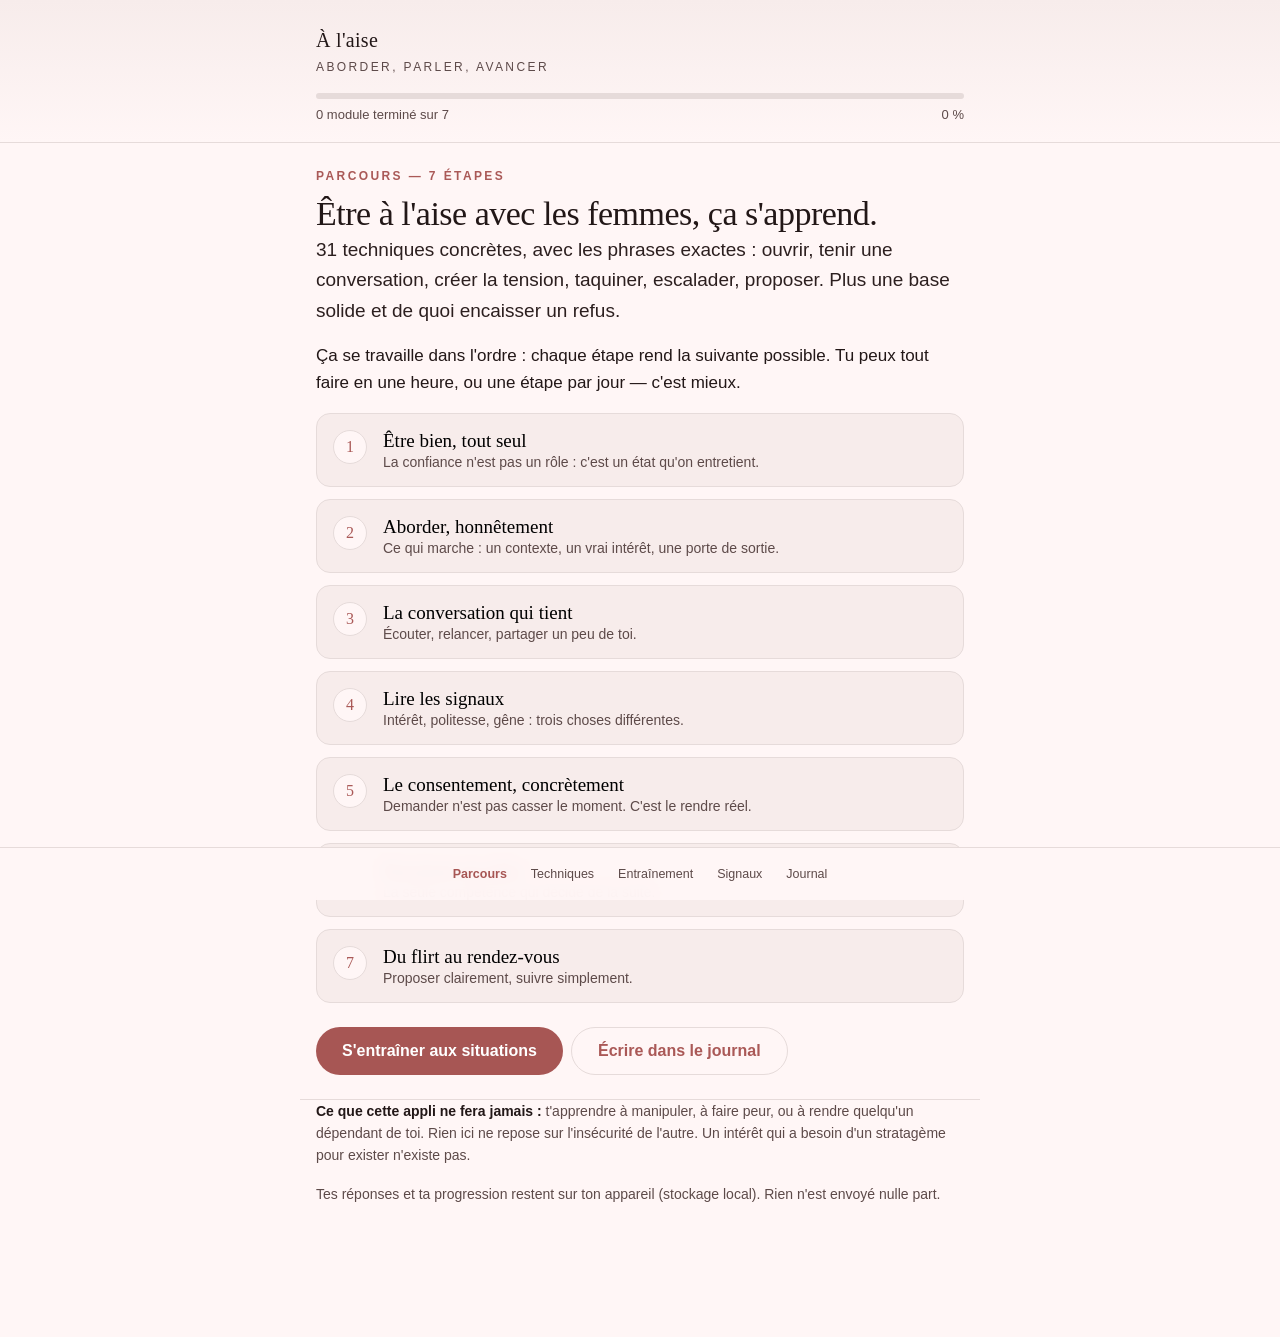
==== app/index.html @ 75a647e4 "À l'aise · page de vente et appli (31 techniques, testeur d'ouverture)" ====
<!DOCTYPE html>
<html lang="fr">
<head>
<meta charset="utf-8">
<meta name="viewport" content="width=device-width, initial-scale=1, viewport-fit=cover">
<title>À l'aise — apprendre à aborder, vraiment</title>
<meta name="description" content="Un entraînement concret pour être à l'aise avec les femmes : confiance, conversation, signaux, consentement, refus. Sans trucs de manipulation.">
<style>
/* ============================================================
   À l'aise — identité : éditorial chaud, papier crème, terre cuite
   Palette validée contraste : text #221717 / bg #fff6f6 (16,4:1)
   primary #a75654 sur blanc (5,12:1) · accent #aa5957 (4,91:1)
   Aucune police distante : Georgia (titres) + système (texte) → hors ligne
   ============================================================ */
:root{
  --text:#221717; --bg:#fff6f6; --surface:#f7eceb; --primary:#a75654;
  --accent:#aa5957; --border:#e6dbda; --on-primary:#ffffff;
  --ink:#2c1f1f; --muted:#5d4a49;
  --sp1:4px; --sp2:8px; --sp3:12px; --sp4:16px; --sp5:24px; --sp6:32px; --sp8:48px;
  --r-sm:8px; --r-md:14px; --r-lg:22px;
  --serif:Georgia,'Iowan Old Style','Times New Roman',serif;
  --sans:-apple-system,BlinkMacSystemFont,'Segoe UI',Roboto,Helvetica,Arial,sans-serif;
}
*{box-sizing:border-box;-webkit-tap-highlight-color:transparent}
html,body{margin:0;padding:0}
body{
  background:var(--bg); color:var(--text); font-family:var(--sans);
  font-size:17px; line-height:1.6; -webkit-font-smoothing:antialiased;
  padding-bottom:132px; scroll-padding-bottom:140px;
}
h1,h2,h3{font-family:var(--serif); font-weight:400; line-height:1.2; margin:0}
h1{font-size:34px; letter-spacing:-.5px}
h2{font-size:25px}
h3{font-size:19px}
p{margin:0 0 var(--sp4)}
a{color:var(--accent)}
button{font-family:inherit; font-size:inherit; cursor:pointer}

.wrap{max-width:680px; margin:0 auto; padding:0 var(--sp4)}
.hidden{display:none !important}

/* ---------- entête ---------- */
header.top{
  padding:var(--sp5) var(--sp4) var(--sp4);
  border-bottom:1px solid var(--border);
  background:linear-gradient(180deg,var(--surface),var(--bg));
}
.brand{font-family:var(--serif); font-size:20px; letter-spacing:.3px}
.brand small{display:block; font-family:var(--sans); font-size:12px; letter-spacing:2.4px;
  text-transform:uppercase; color:var(--muted); margin-top:2px}
.progresswrap{margin-top:var(--sp4)}
.progressbar{height:6px; background:var(--border); border-radius:99px; overflow:hidden}
.progressbar span{display:block; height:100%; width:0%; background:var(--primary);
  border-radius:99px; transition:width .5s cubic-bezier(.4,0,.2,1)}
.progresslabel{font-size:13px; color:var(--muted); margin-top:6px; display:flex; justify-content:space-between}

/* ---------- écrans ---------- */
.screen{padding:var(--sp5) 0}
.lede{font-size:19px; color:var(--ink)}
.kicker{font-size:12px; letter-spacing:2.4px; text-transform:uppercase; color:var(--accent);
  margin-bottom:var(--sp2); font-weight:600}

/* ---------- cartes modules ---------- */
.mods{list-style:none; margin:var(--sp4) 0 0; padding:0; display:grid; gap:var(--sp3)}
.mod{
  display:flex; gap:var(--sp4); align-items:flex-start; width:100%; text-align:left;
  background:var(--surface); border:1px solid var(--border); border-radius:var(--r-md);
  padding:var(--sp4); transition:transform .18s ease, border-color .18s ease;
}
.mod:active{transform:scale(.99)}
.mod .num{
  flex:0 0 34px; height:34px; border-radius:50%; background:var(--bg);
  border:1px solid var(--border); color:var(--accent);
  display:flex; align-items:center; justify-content:center;
  font-family:var(--serif); font-size:16px;
}
.mod.done .num{background:var(--primary); color:var(--on-primary); border-color:var(--primary)}
.mod .t{font-family:var(--serif); font-size:19px; display:block; margin-bottom:2px}
.mod .s{font-size:14px; color:var(--muted); display:block}

/* ---------- leçon ---------- */
.block{background:var(--surface); border:1px solid var(--border); border-radius:var(--r-md);
  padding:var(--sp4) var(--sp4) var(--sp2); margin:0 0 var(--sp4)}
.block h3{margin-bottom:var(--sp3); color:var(--ink)}
.famhead{display:flex; align-items:baseline; gap:10px; margin:var(--sp8) 0 var(--sp4);
  padding-bottom:8px; border-bottom:2px solid var(--border)}
.famhead .fnum{font-family:var(--serif); font-size:26px; color:var(--primary); line-height:1}
.famhead h2{font-size:23px}
.famhead.warn .fnum, .famhead.warn h2{color:var(--muted)}
.block p:last-child{margin-bottom:var(--sp3)}
.rule{background:var(--bg); border-left:3px solid var(--accent); border-radius:0 var(--r-sm) var(--r-sm) 0;
  padding:var(--sp3) var(--sp4); margin:0 0 var(--sp4); font-size:16px}
.rule b{color:var(--primary)}
.say{border-top:1px dashed var(--border); padding-top:var(--sp3); margin-top:var(--sp3)}
.say span{display:block; font-size:15.5px; line-height:1.55}
.good{margin-bottom:var(--sp2)}
.good::before{content:"À DIRE"; display:block; color:var(--primary); font-weight:700; font-size:11.5px; letter-spacing:1.4px; margin-bottom:1px}
.bad::before{content:"À ÉVITER"; display:block; color:var(--muted); font-weight:700; font-size:11.5px; letter-spacing:1.4px; margin-bottom:1px}
.bad{color:var(--muted)}

/* ---------- scénario ---------- */
.scen{background:var(--bg); border:1px solid var(--border); border-radius:var(--r-md);
  padding:var(--sp4); margin:0 0 var(--sp4)}
.scen .ctx{font-size:15px; color:var(--muted); margin-bottom:var(--sp3)}
.opt{display:block; width:100%; text-align:left; background:var(--surface);
  border:1px solid var(--border); border-radius:var(--r-sm); padding:var(--sp3) var(--sp4);
  margin-bottom:var(--sp2); color:var(--text); transition:border-color .15s ease, transform .15s ease}
.opt:active{transform:scale(.995)}
.opt.pick-ok{border-color:#3f7d5a; background:#eef6f0}
.opt.pick-no{border-color:#b0554f; background:#fbeeed}
.feedback{margin-top:var(--sp3); padding:var(--sp3) var(--sp4); border-radius:var(--r-sm);
  background:var(--surface); border:1px solid var(--border); font-size:16px}
.feedback b{color:var(--primary)}

/* ---------- liste signaux ---------- */
.sig{display:grid; gap:var(--sp2); margin:var(--sp4) 0}
.sigrow{background:var(--surface); border:1px solid var(--border); border-radius:var(--r-sm);
  padding:var(--sp3) var(--sp4); font-size:16px}
.sigrow .tag{font-size:12px; letter-spacing:1.6px; text-transform:uppercase; font-weight:700; display:block; margin-bottom:2px}
.tag.oui{color:#3f7d5a} .tag.neutre{color:#8a7a3f} .tag.non{color:#b0554f}

/* ---------- boutons ---------- */
.btn{display:inline-flex; align-items:center; justify-content:center; gap:var(--sp2);
  background:var(--primary); color:var(--on-primary); border:none; border-radius:99px;
  padding:14px 26px; font-size:16px; font-weight:600; transition:transform .15s ease, opacity .15s ease}
.btn:active{transform:scale(.98)}
.btn.ghost{background:transparent; color:var(--accent); border:1px solid var(--border)}
.btnrow{display:flex; gap:var(--sp2); flex-wrap:wrap; margin:var(--sp5) 0 0}

/* ---------- journal ---------- */
textarea{width:100%; min-height:120px; font-family:var(--sans); font-size:16px; color:var(--text);
  background:var(--surface); border:1px solid var(--border); border-radius:var(--r-md);
  padding:var(--sp4); resize:vertical; line-height:1.5}
textarea:focus-visible,button:focus-visible{outline:2px solid var(--accent); outline-offset:2px}
.note{font-size:13px; color:var(--muted); margin-top:var(--sp2)}

/* ---------- bas de page ---------- */
footer{border-top:1px solid var(--border); margin-top:var(--sp8); padding:var(--sp5) var(--sp4) 0;
  font-size:14px; color:var(--muted)}
.bar{position:fixed; left:0; right:0; bottom:0; background:rgba(255,246,246,.96);
  backdrop-filter:blur(8px); border-top:1px solid var(--border);
  padding:10px var(--sp4) calc(10px + env(safe-area-inset-bottom, 0px));
  display:flex; gap:var(--sp2); justify-content:center; z-index:20}
.bar button{background:transparent; border:none; color:var(--muted); font-size:12.5px;
  padding:9px 8px; border-radius:99px}
.bar button.on{color:var(--primary); font-weight:700}

@media (prefers-reduced-motion:reduce){*{transition:none !important; animation:none !important}}
@media (max-width:420px){h1{font-size:29px} h2{font-size:22px} body{font-size:16px}}
</style>
</head>
<body>

<header class="top">
  <div class="wrap">
    <div class="brand">À l'aise<small>Aborder, parler, avancer</small></div>
    <div class="progresswrap">
      <div class="progressbar" role="progressbar" aria-label="Progression" aria-valuemin="0" aria-valuemax="100" aria-valuenow="0" id="pbar">
        <span id="pfill"></span>
      </div>
      <div class="progresslabel"><span id="ptext">0 module terminé sur 7</span><span id="pct">0 %</span></div>
    </div>
  </div>
</header>

<main class="wrap" id="app"></main>

<footer class="wrap">
  <p><b style="color:var(--text)">Ce que cette appli ne fera jamais :</b> t'apprendre à manipuler, à faire peur, ou à rendre quelqu'un dépendant de toi. Rien ici ne repose sur l'insécurité de l'autre. Un intérêt qui a besoin d'un stratagème pour exister n'existe pas.</p>
  <p style="margin-bottom:0">Tes réponses et ta progression restent sur ton appareil (stockage local). Rien n'est envoyé nulle part.</p>
</footer>

<nav class="bar" aria-label="Navigation principale">
  <button data-go="home" class="on">Parcours</button>
  <button data-go="tech">Techniques</button>
  <button data-go="train">Entraînement</button>
  <button data-go="signals">Signaux</button>
  <button data-go="journal">Journal</button>
</nav>

<script>
/* =========================================================================
   CONTENU — 7 modules. Chaque module : leçon (blocs), règles, scripts,
   et un scénario interactif (3 choix, un seul tient).
   ========================================================================= */
const MODULES = [
{
  id:'base', n:1, t:"Être bien, tout seul", s:"La confiance n'est pas un rôle : c'est un état qu'on entretient.",
  lesson:[
    {h:"La confiance n'est pas une performance", p:[
      "Presque tous les hommes qui « n'osent pas » croient qu'il leur manque des phrases. Ce qui manque, c'est un état intérieur stable. Une femme sent en trois secondes si tu es en train de chercher son approbation ou si tu es simplement là.",
      "La bonne nouvelle : cet état ne se joue pas, il s'entretient. Trois choses le construisent — ton corps, ta voix, ton agenda."
    ]},
    {h:"Corps, voix, regard", p:[
      "Épaules basses et ouvertes, pas redressées en position militaire. Le poids sur les deux pieds. Les mains visibles. C'est tout ce que ton corps a à faire.",
      "Ta voix : parle plus lentement que ton habitude, et termine tes phrases en descendant (une phrase qui monte à la fin demande une validation, ça s'entend).",
      "Le regard : tu regardes les yeux, tu peux détourner deux secondes, tu reviens. Ni fixe, ni fuyant."
    ]},
    {h:"La vraie base : une vie qui tient debout", p:[
      "Un corps qui bouge, deux ou trois amitiés solides, un truc que tu fais parce que ça te plaît. Ce n'est pas du développement personnel décoratif : c'est ce qui fait que tu n'as pas besoin de cette conversation-là pour aller bien. Et ça change tout dans la façon dont tu l'abordes.",
      "C'est aussi ce qui te rend intéressant. Pas les phrases."
    ]}
  ],
  rules:[
    "<b>La règle des 3 secondes</b> : quand tu hésites à aborder, tu as trois secondes. Après, ton cerveau fabrique des raisons. Tu y vas pendant les trois secondes, même mal.",
    "<b>Le test du pote</b> : si tu ne dirais pas la phrase à un ami dans la même situation, ne la dis pas à elle."
  ],
  scripts:[
    {ok:"« Bonjour. » (et tu attends.)", no:"« Salut ça va ? » (en enchaînant tout de suite)"},
    {ok:"Parler lentement, finir ses phrases en bas.", no:"Parler vite et s'excuser d'exister."}
  ],
  scenario:{
    ctx:"Tu es dans un bar, tu vois une femme qui te plaît. Ton cœur s'accélère, tu commences à chercher « la bonne phrase ».",
    opts:[
      {t:"Tu attends cinq minutes de trouver mieux. Puis elle part.", ok:false, why:"C'est le scénario le plus fréquent. Ce n'est pas la phrase qui manque : c'est la décision. Trois secondes, et tu y vas avec ce que tu as."},
      {t:"Tu respires une fois, tu y vas et tu dis simplement bonjour.", ok:true, why:"Exactement ça. La phrase parfaite n'existe pas — la décision existe. La plupart des conversations s'arrêtent non pas parce que la première phrase était faible, mais parce qu'elle n'a jamais été dite."},
      {t:"Tu l'abordes avec un compliment très appuyé sur son physique, pour marquer le coup.", ok:false, why:"Ça met la pression immédiatement et te place en position de quémandeur. Un compliment physique fort en ouverture, sans rien savoir d'elle, c'est un pari sur son apparence, pas un intérêt pour elle."}
    ]
  }
},
{
  id:'aborder', n:2, t:"Aborder, honnêtement", s:"Ce qui marche : un contexte, un vrai intérêt, une porte de sortie.",
  lesson:[
    {h:"Le contexte décide plus que toi", p:[
      "On n'aborde pas pareil dans une file d'attente, dans un cours, à une soirée, dans la rue ou en ligne. Dans un endroit où les gens restent (cours, soirée, salle, association), tu as le droit de prendre deux minutes. Dans un endroit de passage, sois bref et laisse-la partir si elle a un casque.",
      "Le casque, les écouteurs, le nez dans un livre, la marche rapide : ce sont des signaux de disponibilité nuls. Ce n'est pas un refus — c'est un non-contexte. Tu ne forceras pas un non-contexte."
    ]},
    {h:"Les ouvertures qui tiennent", p:[
      "1. La vérité simple : « Bonjour, je t'ai vue, j'avais envie de venir te dire bonjour. »",
      "2. Le contexte partagé : « On fait la queue depuis vingt ans. Tu sais si ce truc vaut le coup ? »",
      "3. La question sincère sur ce qu'elle fait là : « Tu viens pour qui ce soir ? »",
      "4. Le compliment situationnel, ancré sur un choix réel (son livre, sa veste, une chose qu'elle a faite) — pas sur son corps, pas sur ses yeux."
    ]},
    {h:"Et après la première phrase, tu ne récites plus rien", p:[
      "Une ouverture n'est pas un script à dérouler. C'est une main tendue : si elle répond court et regarde ailleurs, tu conclus proprement. Si elle répond et te relance, vous êtes déjà dans la conversation — tu écoutes, tu réagis."
    ]}
  ],
  rules:[
    "<b>Ouverture = 10 secondes maximum.</b> Si tu parles plus longtemps qu'elle au début, tu parles à toi-même.",
    "<b>Toujours laisser une sortie</b> : « Si tu es pressée, pas de souci. » La sortie te rend plus crédible, pas moins désirable."
  ],
  scripts:[
    {ok:"« Bonjour, j'avais envie de venir te dire bonjour. »", no:"Une phrase préparée de 4 lignes récitée sans respirer."},
    {ok:"« Tu es pressée ou tu as deux minutes ? »", no:"« Je peux te parler ? » (impose, ne laisse pas le choix)"}
  ],
  scenario:{
    ctx:"Dans le train, la personne à côté de toi lit un roman que tu connais. Tu as une heure de trajet.",
    opts:[
      {t:"Tu commences par « T'es magnifique », parce qu'il faut bien lancer.", ok:false, why:"Tu passes à côté d'un contexte en or. Elle lit un livre que tu connais : c'est la porte la plus naturelle du monde, et un compliment physique la referme."},
      {t:"Tu dis : « J'ai vu le livre — la fin vaut le détour, mais je ne te dirai rien. »", ok:true, why:"Contexte réel, intérêt sincère, aucune pression. Elle répond ou non, dans les deux cas tu es légitime. C'est la conversation qui naît d'un endroit partagé, celle qui a le plus de chances d'exister."},
      {t:"Tu attends qu'elle te regarde en premier, c'est plus naturel.", ok:false, why:"Elle n'a aucune raison de te regarder : elle lit. Attendre la bonne occasion dans un lieu de passage, c'est attendre un train qui ne passe pas."}
    ]
  }
},
{
  id:'conv', n:3, t:"La conversation qui tient", s:"Écouter, relancer, partager un peu de toi.",
  lesson:[
    {h:"La règle de la réciprocité", p:[
      "Une question, une réponse, un bout de toi. Si tu poses six questions d'affilée sans rien donner, tu ressembles à un formulaire. Si tu parles de toi dix minutes sans rien demander, tu ressembles à un podcast.",
      "Le rythme qui marche : tu poses, tu écoutes, tu réagis avec un bout de ton histoire, et tu laisses un silence. Le silence n'est pas un trou à combler — c'est de l'espace."
    ]},
    {h:"Relancer, c'est tout l'art", p:[
      "La plupart des conversations meurent parce que personne ne relance. Relancer, ce n'est pas changer de sujet, c'est creuser : « Et ça t'est venu comment ? », « C'était comment la première fois ? », « Tu détestes quoi là-dedans ? ».",
      "Les sujets qui ouvrent : ce qu'elle aime, ce qu'elle fait et pourquoi, les voyages, les anecdotes, les avis un peu tranchés. Les sujets qui ferment : son ex, son salaire, son âge, et tout ce qui ressemble à un entretien d'embauche."
    ]},
    {h:"L'écoute, ce n'est pas attendre ton tour", p:[
      "Écoute pour comprendre, pas pour répondre. Reprends un mot qu'elle vient d'utiliser — ça prouve que tu écoutais vraiment, et ça fait beaucoup plus d'effet que n'importe quelle phrase préparée."
    ]}
  ],
  rules:[
    "<b>Une question ouverte coûte une question fermée.</b> « Tu fais quoi dans la vie ? » ferme (elle répond un métier). « Qu'est-ce que tu aimes le plus là-dedans ? » ouvre.",
    "<b>Tu ne convaincs pas en parlant : tu convaincs en t'intéressant.</b>"
  ],
  scripts:[
    {ok:"« Et ça t'est venu comment, ça ? »", no:"« Et sinon, tu fais quoi ? » (puis silence)"},
    {ok:"Reprendre un mot qu'elle a employé, deux minutes après.", no:"Enchaîner sur ton propre sujet dès qu'elle finit."}
  ],
  scenario:{
    ctx:"Elle raconte qu'elle a quitté son travail pour faire un métier complètement différent il y a un an. Tu sens que c'est un moment où elle s'ouvre.",
    opts:[
      {t:"Tu enchaînes sur ton propre changement de vie, c'est dans le même thème.", ok:false, why:"Le thème est le même, le sujet devient toi. Tu viens de lui voler le moment qu'elle t'offrait."},
      {t:"Tu dis : « Tu as eu peur à quel moment ? »", ok:true, why:"Tu creuses une émotion, pas une information. C'est le genre de question qui fait qu'une conversation devient réelle — et les conversations réelles, c'est là où l'intérêt naît."},
      {t:"Tu dis : « Ah super. Et sinon tu fais quoi comme sport ? »", ok:false, why:"Tu changes de sujet au moment où elle s'ouvrait. Elle apprend que ça ne sert à rien de s'ouvrir avec toi."}
    ]
  }
},
{
  id:'signaux', n:4, t:"Lire les signaux", s:"Intérêt, politesse, gêne : trois choses différentes.",
  lesson:[
    {h:"Un sourire n'est pas un oui", p:[
      "Les femmes sont socialisées pour être aimables. Un sourire, une réponse, un rire poli : ça ne veut pas dire « je veux continuer ». Ça veut souvent dire « je ne veux pas être désagréable ». Confondre les deux, c'est la source numéro un des malaises.",
      "Ce qui indique un vrai intérêt, c'est **l'investissement** : elle relance, elle pose des questions, elle revient vers toi, elle laisse traîner la conversation, elle te propose quelque chose, son corps reste orienté vers toi, elle rit avec ses yeux et pas seulement par politesse."
    ]},
    {h:"Les signaux de gêne : tu t'arrêtes", p:[
      "Réponses de plus en plus courtes. Regard qui part ailleurs ou vers la sortie. Elle recule d'un pas, se tourne vers ses amies, reprend son téléphone. Elle répond oui à tout sans rien ajouter. Sourire figé.",
      "Un signal de gêne n'est pas un défi à surmonter, ni un jeu de piste. C'est une information : à ce moment-là, tu conclus proprement. C'est peut-être décevant, mais c'est la seule réponse qui te laisse intact — et parfois, celle qui fait qu'elle revient plus tard."
    ]},
    {h:"L'ambiguïté se traite par une question, pas par une supposition", p:[
      "Si tu ne sais pas, tu demandes : « Je te dérange ? », « Tu veux qu'on continue cette conversation, ou je te laisse ? ». Poser la question n'est pas une faiblesse. C'est la seule façon de ne pas inventer à sa place."
    ]}
  ],
  rules:[
    "<b>Regarde l'investissement, pas l'amabilité.</b> Qui relance, qui revient, qui propose ?",
    "<b>Un signal de gêne = tu conclus.</b> Pas tu insistes, pas tu négocies."
  ],
  scripts:[
    {ok:"« Je te laisse si tu es pressée, dis-moi. »", no:"Rester et parler plus fort pour rattraper son attention."},
    {ok:"« J'ai l'impression que je te dérange — dis-moi franchement. »", no:"Continuer en interprétant son silence comme un encouragement."}
  ],
  scenario:{
    ctx:"Tu parles depuis dix minutes. Elle répond, mais ses réponses raccourcissent et elle regarde deux fois vers ses amies et une fois vers la porte.",
    opts:[
      {t:"Tu accélères, tu racontes une histoire plus drôle pour la rattraper.", ok:false, why:"Tu as lu le signal à l'envers. Ses regards vers la porte ne sont pas un manque de distraction : ce sont des appels. Plus tu parles fort, plus tu la mets en difficulté."},
      {t:"Tu conclus : « Bon, je vais te laisser rejoindre tes amies. C'était sympa de parler deux minutes. »", ok:true, why:"Tu lis correctement et tu rends la situation confortable pour elle. C'est exactement ce qui distingue un homme sûr de lui d'un homme qui cherche. Et ça, ça se remarque — parfois dès le lendemain."},
      {t:"Tu demandes son numéro pour continuer plus tard.", ok:false, why:"Le moment est mal choisi : elle est en train de chercher la sortie. Demander un numéro dans un signal de gêne, c'est forcer une réponse polie qui ne vaut rien."}
    ]
  }
},
{
  id:'consent', n:5, t:"Le consentement, concrètement", s:"Demander n'est pas casser le moment. C'est le rendre réel.",
  lesson:[
    {h:"Demander, c'est séduisant", p:[
      "Il y a un mythe tenace : « si je demande, je tue l'ambiance ». C'est l'inverse. Un homme qui dit « j'ai envie de t'embrasser, tu en as envie aussi ? » ne casse rien du tout : il crée un moment de vérité, où les deux savent où ils en sont. Beaucoup de gens attendent exactement ça.",
      "L'incertitude, elle, est ce qui tue l'ambiance. Ça se voit tout de suite quand quelqu'un cherche à savoir si l'autre est d'accord sans le lui demander."
    ]},
    {h:"Le oui se vérifie, il ne se suppose pas", p:[
      "Le silence n'est pas un oui. Le « peut-être » n'est pas un oui. Le « je sais pas trop » n'est pas un oui. Le fait qu'elle n'ait rien dit la dernière fois ne vaut pas pour cette fois. Un oui donné un moment peut être retiré au suivant, sans justification — et c'est normal, c'est le principe même du consentement.",
      "L'alcool ne rend pas un consentement valable. Si tu as un doute sur son état, la seule réponse juste est d'arrêter là."
    ]},
    {h:"La phrase qui marche", p:[
      "Simple, directe, sans justification : « Tu veux qu'on continue chez moi ? », « J'ai envie de t'embrasser. », « Je peux ? ». Ce n'est pas une demande d'autorisation administrative, c'est une parole d'adulte qui dit ce qu'il veut — et qui accepte la réponse.",
      "Et si la réponse est non : tu ne négocies pas. Tu ne prends pas un air vexé. Tu continues la soirée comme si rien ne s'était cassé, parce que rien ne s'est cassé."
    ]}
  ],
  rules:[
    "<b>Un non reste un non.</b> Même « à moitié ». Même en riant. Même si elle est venue chez toi. Même si tu as payé le dîner.",
    "<b>Le doute = tu demandes.</b> Le doute sur son état = tu arrêtes. Pas de zone grise."
  ],
  scripts:[
    {ok:"« J'ai envie de t'embrasser, tu en as envie aussi ? »", no:"Se pencher très près et attendre de voir si elle recule."},
    {ok:"« Tu veux qu'on continue chez moi ? »", no:"« Tu viens chez moi, on regarde un film. » (et rien de plus)"}
  ],
  scenario:{
    ctx:"Vous êtes chez toi, c'est tard, vous vous êtes beaucoup rapprochés. Elle a un peu bu. Tu es à un moment d'incertitude.",
    opts:[
      {t:"Tu y vas, elle est là et elle n'est pas partie, c'est un signe.", ok:false, why:"« Elle n'est pas partie » n'est pas un oui. C'est le raisonnement que tout le monde se raconte après coup — et celui qui produit les regrets, les plaintes, et les situations qu'on ne peut plus réparer."},
      {t:"Tu dis : « J'ai envie de toi. Et toi, tu en as envie ? »", ok:true, why:"Tu mets les deux personnes dans la même vérité. Si c'est oui, c'est un vrai oui. Et si elle a bu, tu ajoutes : « Tu es sûre ? On peut aussi se voir demain. » Ce n'est pas une perte, c'est la seule manière d'être quelqu'un qu'on rappelle."},
      {t:"Tu atténues, tu ne dis rien et tu attends qu'elle fasse le premier pas.", ok:false, why:"L'attente silencieuse est une pression déguisée, et ça se sent. Dire ce que tu veux clairement demande dix fois moins de courage que de faire semblant de rien."}
    ]
  }
},
{
  id:'refus', n:6, t:"Encaisser un refus", s:"La seule compétence qui décide de la suite.",
  lesson:[
    {h:"Un refus n'est pas un verdict sur ta valeur", p:[
      "Il y a deux mille raisons de refuser, et presque aucune ne concerne ta personne : elle est en couple, elle part bientôt, elle a eu une journée épouvantable, tu n'es pas son genre, elle n'est pas disponible émotionnellement en ce moment, elle est fatiguée. Un refus est une information sur un moment, pas une évaluation de ce que tu es.",
      "Les hommes qui réussissent le mieux ne sont pas ceux qui essuient le moins de refus — ce sont ceux qui s'en remettent le plus vite."
    ]},
    {h:"La règle des trois secondes", p:[
      "Quand tu entends non : trois secondes pour accuser le coup, puis tu réponds normalement. « Pas de souci, bonne soirée. » Point. Pas de « bon ok », pas de soupir, pas de « juste un café alors ? », pas de commentaire sur son comportement.",
      "Ce moment-là, c'est celui où on voit qui tu es. Et paradoxalement, c'est souvent celui qui laisse la meilleure impression."
    ]},
    {h:"Ne demande jamais pourquoi", p:[
      "Personne ne te doit une explication. Insister pour comprendre, c'est transformer un non en négociation — et une négociation, quand elle porte sur le fait d'être avec toi, tu la perds toujours.",
      "Si tu encaisses en silence et que du déception t'habite, c'est normal. Ça se gère ailleurs : avec tes amis, en écrivant, en bougeant. Pas sur elle."
    ]}
  ],
  rules:[
    "<b>Trois secondes, puis « pas de souci ».</b> Toujours. Sans exception.",
    "<b>Un refus ne se rejoue pas</b> : ni le soir même, ni trois jours après par message."
  ],
  scripts:[
    {ok:"« Pas de souci. Bonne soirée. »", no:"« Bon ok... pourquoi en fait ? »"},
    {ok:"Partir avec le sourire et ne rien changer à ta soirée.", no:"En parler toute la soirée avec tes amis à trois mètres d'elle."}
  ],
  scenario:{
    ctx:"Tu as proposé de se voir demain. Elle dit : « Je ne pense pas, désolée. »",
    opts:[
      {t:"Tu réponds : « Pourquoi ? J'ai dit quelque chose de mal ? »", ok:false, why:"Tu transformes son non en enquête dont elle doit s'occuper. C'est le contraire de ce qu'il faut faire — tu lui donnes du travail, et tu te places en position de tout petit."},
      {t:"Tu réponds : « Pas de souci. Bonne soirée. » Et tu passes à autre chose.", ok:true, why:"Tu encaisses proprement, tu gardes ta dignité intacte, et tu ne lui fais porter aucun poids. Sur dix refus, c'est ce comportement qui fait que deux reviennent plus tard — pas les relances."},
      {t:"Tu laisses : « Ok, réfléchis et dis-moi si tu changes d'avis. »", ok:false, why:"Tu laisses une porte ouverte qui la met en dette vis-à-vis de toi. Ce n'est pas un cadeau qu'on lui fait, c'est une pression qu'on lui laisse à gérer."}
    ]
  }
},
{
  id:'rdv', n:7, t:"Du flirt au rendez-vous", s:"Proposer clairement, suivre simplement.",
  lesson:[
    {h:"Une proposition, pas un sondage", p:[
      "« On se voit quand ? » met tout le travail sur elle et ne produit rien. Une proposition est un lieu, un créneau, une activité : « Jeudi soir, il y a un truc sympa vers 19 h, ça te dit ? ». Elle peut dire non, ou proposer autre chose — dans les deux cas vous avancez.",
      "Un rendez-vous court et concret bat un rendez-vous flou d'une journée entière. Deux heures suffisent toujours pour savoir si on a envie de se revoir."
    ]},
    {h:"Le suivi : un message, une fois", p:[
      "Après un bon moment, un message simple dans les 24 à 48 heures : « C'était sympa hier. On remet ça ? ». Un seul. Sans « tu es là ? », sans « tu m'as pas répondu », sans trois relances.",
      "Si elle ne répond pas, l'absence de réponse est une réponse. Tu ne la relances pas. C'est frustrant, c'est normal, et c'est ce qui te garde propre."
    ]},
    {h:"Ce qui fait la différence au deuxième rendez-vous", p:[
      "Tu t'en souviens. Tu poses une question sur un truc qu'elle t'a raconté la première fois. Ce détail-là, ça frappe plus que tout le reste : ça veut dire que tu écoutais vraiment, et pas seulement que tu voulais quelque chose."
    ]}
  ],
  rules:[
    "<b>Lieu + jour + heure</b> : toujours les trois. Sinon ce n'est pas une proposition.",
    "<b>Un seul message de suivi.</b> Silence = réponse."
  ],
  scripts:[
    {ok:"« Jeudi 19 h, un petit bar près de chez moi dont on m'a dit du bien — ça te dit ? »", no:"« Il faudrait qu'on se voie un de ces quatre. »"},
    {ok:"« C'était vraiment sympa. On remet ça ? »", no:"« T'es là ? » (x4)"}
  ],
  scenario:{
    ctx:"Votre premier rendez-vous s'est bien passé. Deux jours après, tu n'as pas encore écrit. Tu hésites à envoyer plusieurs messages pour montrer ton intérêt.",
    opts:[
      {t:"Tu envoies trois messages d'affilée pour montrer que tu es investi.", ok:false, why:"Trois messages, c'est un déséquilibre qui s'installe tout de suite. Ça met une pression qu'aucune relation ne supporte au début."},
      {t:"Tu envoies un seul message : « C'était vraiment sympa. On remet ça ? »", ok:true, why:"Clair, sobre, une seule fois. Tu dis ce que tu veux, tu laisses la place, et tu ne transformes pas ton intérêt en charge pour elle."},
      {t:"Tu ne dis rien et tu attends qu'elle écrive, pour ne pas paraître en demande.", ok:false, why:"Ce n'est pas de la valeur, c'est un jeu. Et les jeux d'attente se paient toujours au moment où l'un des deux se lasse."}
    ]
  }
}
];

/* =========================================================================
   SIGNAUX — lecture honnête
   ========================================================================= */
const SIGNALS = {
  oui:[
    ["Elle relance", "Elle ajoute une question, revient sur un sujet, te propose quelque chose. C'est le signal le plus fiable qui existe."],
    ["Elle investit du temps", "Elle reste alors qu'elle pourrait partir, elle reporte ce qu'elle devait faire, elle prend ton contact."],
    ["Son corps reste ouvert", "Elle est tournée vers toi, pas vers la sortie. Elle ne recule pas quand tu t'approches un peu."],
    ["Elle rit avec les yeux", "Le rire implique les yeux, pas seulement la bouche."],
    ["Elle se rapproche d'elle-même", "Elle réduit la distance sans que tu le fasses en premier."]
  ],
  neutre:[
    ["Un sourire", "Une femme aimable sourit. Ça ne veut pas dire qu'elle veut continuer. Ça veut dire qu'elle est polie."],
    ["Des réponses polies", "« Oui », « c'est vrai », « ah bon », sans relance : elle répond, elle n'échange pas."],
    ["« On verra »", "Ni un non, ni un oui. Si tu ne sais pas, demande — ne suppose pas."],
    ["Elle est polie alors qu'elle a un casque", "Un contexte fermé n'apprend rien sur son intérêt. Ce n'est pas le moment, c'est tout."]
  ],
  non:[
    ["Réponses de plus en plus courtes", "Le raccourcissement progressif est le signal le plus courant et le plus ignoré."],
    ["Le regard qui cherche la sortie", "Vers ses amies, vers la porte, vers son téléphone. Ce sont des appels, pas des distractions."],
    ["Le corps qui recule, les bras qui se ferment", "Un pas en arrière, les bras croisés, le buste qui se détourne : la réponse est déjà donnée."],
    ["Le sourire figé", "Poli, mais qui ne bouge plus. La personne attend que ça s'arrête."],
    ["Elle reprend son téléphone", "Souvent un refuge accepté socialement. Le message est clair."],
    ["Un non explicite, même en riant", "Un non est un non. Le ton ne change rien."]
  ]
};

/* =========================================================================
   ÉTAT + MOTEUR
   ========================================================================= */
const KEY = 'alaise-v1';
let state = load();
let current = null;

function load(){
  try{
    const raw = JSON.parse(localStorage.getItem(KEY) || '{}');
    return { done: raw.done || [], notes: raw.notes || '', viewed: raw.viewed || [] };
  }catch(e){ return { done:[], notes:'', viewed:[] }; }
}
function save(){ try{ localStorage.setItem(KEY, JSON.stringify(state)); }catch(e){} }

const app = document.getElementById('app');

function updateProgress(){
  const n = state.done.length, total = MODULES.length, pct = Math.round(n/total*100);
  document.getElementById('pfill').style.width = pct + '%';
  const pb = document.getElementById('pbar');
  pb.setAttribute('aria-valuenow', pct);
  document.getElementById('ptext').textContent = n + (n>1?' modules terminés':' module terminé') + ' sur ' + total;
  document.getElementById('pct').textContent = pct + ' %';
}

function esc(s){ return String(s).replace(/[&<>]/g, c => ({'&':'&amp;','<':'&lt;','>':'&gt;'}[c])); }


/* =========================================================================
   TECHNIQUES — le cœur de l'appli. Chaque technique : ce que c'est,
   pourquoi ça marche, la phrase exacte, l'erreur qui la tue, l'exercice.
   ========================================================================= */
const TECHNIQUES = [
{c:"Ouvertures", ic:"1", items:[
 {n:"L'ouverture directe honnête",
  p:"Tu dis ce qui est vrai, sans détour : que tu l'as remarquée et que tu avais envie de venir lui parler. Aucune ambiguïté, aucune stratégie, aucune excuse.",
  why:"C'est ce qui te distingue immédiatement. Sur 100 hommes qui l'abordent, 95 tournent autour du pot. Dire simplement « j'avais envie de te parler » suppose que tu assumes ton intérêt — et assumer son intérêt, c'est ce qu'on appelle la confiance.",
  say:"« Bonjour. Je t'ai vue et j'avais envie de venir te dire bonjour. »",
  err:"La transformer en excuse : « désolé de te déranger, je sais pas si... ». Là tu viens de t'excuser d'exister.",
  ex:"Dis-la à voix haute dix fois seul, jusqu'à ce que ça sorte sans trembler."},
 {n:"L'ouverture contextuelle",
  p:"Tu rebondis sur un élément réel du moment : la file d'attente, la musique, ce qu'elle tient, ce qu'elle regarde.",
  why:"Elle ne peut pas être mal à l'aise : vous êtes dans la même situation. C'est l'ouverture avec le taux de réponse le plus élevé qui existe, parce qu'elle ne demande rien.",
  say:"« On fait la queue depuis vingt ans. Tu sais si ça vaut le coup ou je rentre chez moi ? »",
  err:"Décrire une situation fausse (« il fait chaud » alors qu'il fait froid) : elle le repère en une seconde.",
  ex:"Chaque fois que tu attends quelque part cette semaine, trouve une phrase sur la situation. Même sans l'utiliser."},
 {n:"L'opinion opener",
  p:"Tu demandes son avis sur un choix binaire léger et amusant, sans lien avec son apparence.",
  why:"Un avis, ça engage beaucoup plus qu'un compliment. Les gens adorent donner leur avis — et pour répondre, elle doit s'impliquer.",
  say:"« Question sérieuse : t'es du genre à commander toujours la même chose, ou à tester le truc inconnu ? »",
  err:"Choisir un sujet clivant réel (politique, religion) : tu obtiens un débat, pas une conversation.",
  ex:"Prépare trois questions binaires légères que tu poserais à n'importe qui."},
 {n:"L'ouverture en trois mots",
  p:"Dans un lieu de passage, tu t'en tiens au minimum : un mot ou deux, puis silence. Tu laisses faire le plus dur par le regard et l'attente.",
  why:"Dans un lieu de passage, tout ce qui dure devient une agression. Un mot court, elle décide : réponse ou non. Dans les deux cas, tu es propre et elle est tranquille.",
  say:"« Bonjour. » (et tu attends, tranquillement.)",
  err:"Enchaîner quatre questions parce que le silence te gêne.",
  ex:"Entraîne le silence : compte jusqu'à trois, en étant immobile, sans rien dire."},
 {n:"Le compliment sur un choix, jamais sur un corps",
  p:"Tu complimentes une décision, une allure, une façon de faire — quelque chose qu'elle a construit ou choisi.",
  why:"Le compliment sur le physique, elle l'a entendu trois fois aujourd'hui : il ne dit rien de toi, il dit seulement que tu regardes. Un compliment sur un choix dit que tu observes, et l'observation crée un lien.",
  say:"« J'aime bien la façon dont t'as accordé ce machin — ça crève les yeux que c'est réfléchi. »",
  err:"« T'as de beaux yeux » au bout de trente secondes.",
  ex:"Trouve un compliment de « choix » pour trois personnes que tu connais déjà."}
]},

{c:"Présence, voix, corps", ic:"2", items:[
 {n:"Le débit lent",
  p:"Tu parles environ 20 % plus lentement que ton instinct. Tu articules. Tu ne remplis pas les vides.",
  why:"La vitesse, c'est le symptôme du besoin : besoin de convaincre vite, de terminer avant qu'on t'interrompe. La lenteur dit « je suis en train de réfléchir et je ne suis pas pressé » — et dans les deux sexes, ça se lit comme de la valeur.",
  say:"Prends une phrase, dis-la en 4 secondes au lieu de 2,5.",
  err:"Parler lentement mais en cherchant ses mots : ça devient de l'incertitude. Lent = fluide, pas hésitant.",
  ex:"Enregistre-toi 60 secondes sur ton téléphone. Tu entendras la vitesse que tu ne remarques jamais."},
 {n:"La phrase qui descend",
  p:"Tu termines tes phrases en baissant la voix, jamais en la montant.",
  why:"Une phrase qui monte à la fin est une question déguisée : elle demande confirmation. Une phrase qui descend est une affirmation : elle existe toute seule. C'est la différence entre « je vais par là ? » et « je vais par là. »",
  say:"(à travailler à l'oral, en lisant trois phrases à voix haute).",
  err:"Monter à la fin sur les compliments et les propositions — le plus courant, et le plus coûteux.",
  ex:"Lis trois phrases de l'appli à voix haute en finissant vers le bas. Recommence dix fois."},
 {n:"Le silence de deux secondes",
  p:"Quand elle finit de parler, tu ne remplis pas immédiatement. Tu laisses deux secondes de silence en la regardant.",
  why:"Le silence est ce qui coûte le moins cher et rapporte le plus : il montre que tu n'as pas peur, que tu n'es pas un perroquet qui attend son tour. Beaucoup de connexion se fait exactement là.",
  say:"(pause) « … Et ça t'est venu comment, ça ? »",
  err:"Combler le silence par du bavardage sur toi.",
  ex:"Trois conversations cette semaine : impose-toi la pause avant de répondre."},
 {n:"L'immobilité",
  p:"Tu restes stable : deux pieds au sol, mains visibles, tu ne te balances pas, tu ne tripotes pas ton verre, tu ne te passes pas la main dans les cheveux.",
  why:"L'agitation se remarque avant les mots. Un corps stable, c'est un corps qui n'a rien à prouver.",
  say:"(mains posées, épaules ouvertes, buste vers elle).",
  err:"Les mains dans les poches ou cachées : ça coupe aussi la gestuelle qui accompagne ta parole.",
  ex:"Debout, tiens la position 3 minutes sans bouger. C'est plus dur que ça en a l'air."},
 {n:"Le regard 70/30",
  p:"70 % du temps dans les yeux quand elle parle ; 30 % quand c'est toi qui parles — le reste se perd sur le côté, tranquillement.",
  why:"Un regard fixe met mal à l'aise ; un regard fuyant trahit le manque d'assurance. Le 70/30 est ce qui se lit comme « attentif et solide ».",
  say:"(regarde un œil, puis l'autre, puis relâche sur le côté).",
  err:"Baisser les yeux dès qu'elle te regarde.",
  ex:"En conversation avec quelqu'un que tu ne dragues pas : chronomètre mentalement ton ratio."}
]},

{c:"Humour, complicité, teasing", ic:"3", items:[
 {n:"Le teasing léger",
  p:"Tu la taquines sur un détail non sensible : sa manie de commande, son sport improbable, la façon dont elle raconte une histoire.",
  why:"La taquiner dit deux choses à la fois : je te remarque, et tu ne me fais pas peur. C'est le contraire de mettre sur un piédestal — et le piédestal, ça tue le désir.",
  say:"« Attends. Tu mets le pain dans le frigo, c'est ça, ta technique ? »",
  err:"La taquiner sur son corps, son âge, son travail mal payé ou quelque chose dont elle parle avec gêne. Là ce n'est plus du jeu, c'est une attaque.",
  ex:"Prépare trois taquineries sur des détails innocents — et écoute si elle rit ou si elle se ferme."},
 {n:"Le callback (la reprise)",
  p:"Tu reprends une blague, un mot ou une expression qu'elle a utilisée vingt minutes plus tôt.",
  why:"C'est la technique la plus rentable du flirt, et la moins connue. Reprendre un détail propre à la conversation crée un « nous » : vous avez déjà votre vocabulaire à deux. C'est exactement ce qui fait qu'elle se sentira liée.",
  say:"« Comment ça s'appelle déjà, ton truc — le pain au frigo ? »",
  err:"Reprendre tellement souvent que ça devient une blague lourde.",
  ex:"Dans ta prochaine conversation, note un mot qu'elle emploie et ressors-le 20 minutes plus tard."},
 {n:"L'exagération assumée",
  p:"Tu racontes un petit truc banal en le poussant à l'absurde, sans jamais mentir sur du sérieux.",
  why:"Ça crée une complicité d'humour, ça teste son second degré (donc votre compatibilité), et ça montre que tu ne te prends pas au sérieux. C'est aussi un excellent filtre : si elle enchaîne, vous allez bien ensemble.",
  say:"« J'ai traversé la ville pour un truc à la con. J'ai failli devenir une légende locale. »",
  err:"Exagérer un fait réel qu'elle pourrait vérifier (métier, salaire, réussites) : tu t'installes dans un mensonge à tenir.",
  ex:"Prends une anecdote banale et gonfle-la à l'oral. Observe sa réaction : c'est un test de compatibilité."},
 {n:"Le jeu de rôle",
  p:"Tu proposes un petit jeu commun : vous êtes deux espions, deux concurrents d'un concours, un prof et son élève du dimanche.",
  why:"Un jeu partagé donne une intimité instantanée et permet de dire des choses chargées sous couvert d'humour. Le flirt a besoin d'un espace où les deux peuvent ne pas tout assumer.",
  say:"« On dirait deux espions en train de fuir. Je crois que le serveur nous a repérés. »",
  err:"Des rôles qui te donnent un pouvoir « soft » sur elle (maître, patron, chef) : là tu ne joues plus.",
  ex:"Installe un petit jeu de rôle au moins une fois cette semaine, et laisse-la le faire évoluer."},
 {n:"La blague privée",
  p:"Vous inventez un mot, un nom, une expression pour une chose à vous deux.",
  why:"C'est la première pierre d'une culture de couple : un truc que personne d'autre ne comprend. C'est ce qui transforme « une soirée sympa » en « nous deux ».",
  say:"« On l'appellera le pain-à-la-verne. Adopté ? »",
  err:"L'expliquer aux autres en soirée : ça casse l'exclusivité qui fait tout l'intérêt.",
  ex:"Créez-en un, et utilise-le par message deux jours plus tard."}
]},

{c:"Tension et désir", ic:"4", items:[
 {n:"Le regard qui s'attarde une seconde de trop",
  p:"Tu la regardes dans les yeux une seconde de plus que ce qui est normal, tu ne dis rien. Puis tu souris lentement et tu reprends la conversation tranquille.",
  why:"C'est la tension par excellence : personne n'a rien dit, les deux ont tout compris. Ce moment-là est plus efficace que n'importe quelle phrase, et il ne peut pas être mal interprété puisqu'il n'a rien imposé.",
  say:"(silence, un regard qui reste, puis tu enchaînes) « Bref. Tu disais quoi ? »",
  err:"Le faire durer : trois secondes fixes, ça passe de la tension à la gêne.",
  ex:"Une seule fois ce soir-là. La rareté fait la force."},
 {n:"Le sourire lent",
  p:"Ton sourire arrive une demi-seconde après le sien, et il est plus petit que le sien. Tu ne dégaines pas un grand sourire immédiat.",
  why:"Un sourire instantané est un réflexe de contentement : « elle m'a souri, je suis soulagé ». Un sourire qui arrive après dit : j'ai décidé de sourire. C'est une différence minuscule que tout le monde perçoit.",
  say:"(regarde, puis souris.)",
  err:"Sourire en continu pour éviter les silences : ça transforme ton visage en fond d'écran.",
  ex:"Entraîne-toi devant un miroir : deux secondes avant de sourire."},
 {n:"La proximité progressive",
  p:"Tu réduis la distance par petits paliers — quelques centimètres à la fois, pas un bond. Tu la laisses réduire l'écart aussi.",
  why:"Le rapprochement par paliers laisse à l'autre la place de suivre. S'il suit, l'envie est partagée. S'il ne suit pas, tu as ta réponse sans avoir mis personne en difficulté.",
  say:"(avance d'un demi-pas en parlant, pas d'un grand pas en te taisant).",
  err:"Le grand saut d'un coup : tu passes de la conversation à la contrainte.",
  ex:"Teste un demi-pas cette semaine et observe seulement son corps : il recule ou il vient ?"},
 {n:"Le compliment rare et spécifique",
  p:"Tu dis un compliment qu'elle n'a jamais entendu, adressé à sa manière de faire ou de penser, pas à son apparence.",
  why:"« T'es belle » : entendu cent fois. « Je crois que ce qui me plaît chez toi, c'est que tu ne cherches pas à me plaire » : jamais entendu. Le second dit que tu regardes, et ça, ça vient chercher bien plus loin.",
  say:"« J'aime bien le fait que tu dises ce que tu penses, même quand ça arrange personne. »",
  err:"Le préciser, l'expliquer, le noyer sous des mots : un compliment fort se dit court.",
  ex:"Écris-le avant, pour quelqu'un que tu connais. Puis, un jour, dis-le vraiment."},
 {n:"Le retour à l'action après le compliment",
  p:"Tu dis un compliment ou quelque chose de sincère, puis tu enchaînes immédiatement sur autre chose, sans t'arrêter dessus.",
  why:"Ce qui trahit la quémanderie, ce n'est pas le compliment, c'est l'attente après. Enchaîner dit : j'assume ce que je viens de dire, et je n'attends rien en retour. C'est ce qui rend un compliment lourd ou léger.",
  say:"« J'aime vraiment ta façon de raconter ça. Bref, tu as vu l'heure ? »",
  err:"Marquer un temps d'arrêt et la regarder comme pour guetter un effet.",
  ex:"Entraîne-toi à enchaîner dans une conversation neutre, avec un ami."},
 {n:"Le sous-entendu léger",
  p:"Tu dis un truc anodin, mais dont le sens second est clair. Tu la laisses l'attraper sans le commenter.",
  why:"Le désir a besoin d'implicite. Dire les choses à moitié crée un espace où elle peut avancer elle aussi — et si elle joue le jeu, vous savez tous les deux où vous allez.",
  say:"« Je suis très content de t'avoir rencontrée. Je crois que je vais avoir du mal à rentrer chez moi. »",
  err:"Le sous-entendu vulgaire ou explicite trop tôt : ça ferme le jeu au lieu de l'ouvrir.",
  ex:"Une phrase à double sens, jamais deux de suite. Le silence après fait le travail."}
]},

{c:"Faire avancer la conversation", ic:"5", items:[
 {n:"La règle du 50/50",
  p:"Tu équilibres : elle parle, tu parles. Si tu poses plus de trois questions d'affilée sans rien donner de toi, tu es un formulaire.",
  why:"L'attraction naît de l'échange, pas de l'interrogatoire. Un homme qui écoute vraiment et qui se livrerait un peu devient tout de suite différent des autres.",
  say:"(question) → (elle répond) → (tu partages un bout de toi) → (pause).",
  err:"Enchaîner « et tu fais quoi, et tu viens d'où, et tu as des frères ? »",
  ex:"Pendant une conversation, compte : combien d'informations sur elle, combien sur toi ? Corrige jusqu'à l'équilibre."},
 {n:"La relance en escalier",
  p:"Chaque question va un cran plus profond : fait → anecdote → émotion → valeur.",
  why:"« Tu fais quoi ? » (fait) → « C'était comment la première fois ? » (anecdote) → « Tu as eu peur ? » (émotion) → « Qu'est-ce qui compte le plus pour toi là-dedans ? » (valeur). C'est cette progression qui crée la proximité en une soirée.",
  say:"« Et ça t'est venu comment ? » · « Tu as eu peur à quel moment ? » · « Qu'est-ce qui t'a le plus surpris ? »",
  err:"Aller droit aux émotions d'emblée : ça ressemble à un interrogatoire.",
  ex:"Choisis une conversation cette semaine et fais trois crans dans l'escalier."},
 {n:"L'histoire en trois temps",
  p:"Raconte en trois blocs : le contexte, le moment où ça se tend, la chute. Court — 40 secondes, pas cinq minutes.",
  why:"Tu restes intéressant sans monopoliser. Et raconter une histoire, c'est la seule façon de montrer qui tu es sans te vanter — la structure fait mieux le travail qu'un CV.",
  say:"« Il y a deux ans, j'ai accepté un truc complètement fou… » (contexte) « …et au bout de trois jours, ça a mal tourné… » (tension) « …depuis, je ne signe plus rien le vendredi. » (chute)",
  err:"Une histoire sans chute, ou qui explique ta réussite : tu es le seul à t'amuser.",
  ex:"Prépare deux histoires de 40 secondes par écrit. Raconte-les à un ami et coupe tout ce qui ennuie."},
 {n:"Le partage risqué",
  p:"Tu dis quelque chose de vrai sur toi qui te met un peu en jeu : un échec, un doute, un truc que tu assumes et qui n'est pas flatteur.",
  why:"La proximité ne vient jamais de tes réussites. Elle vient de ce que tu acceptes de montrer. Un homme qui assume un échec est incomparablement plus attractif que celui qui ne montre rien.",
  say:"« J'ai mis deux ans à oser faire ce que je fais maintenant. J'avais peur, pour de vrai. »",
  err:"Le faire trop tôt, trop fort, ou pour chercher de la réassurance : ça devient une séance de consolation.",
  ex:"Prépare un partage risqué, court, sans autocompassion."},
 {n:"Le pivot",
  p:"Quand la conversation se passe bien, tu la déplaces : « on devrait continuer ailleurs, il y a trop de bruit ici ».",
  why:"Changer de lieu ensemble, c'est le vrai accélérateur du flirt. Un nouvel endroit crée un souvenir commun et un sentiment d'aventure — c'est ce que la mémoire retient. Ceux qui parlent trois heures au même endroit rentrent seuls.",
  say:"« Il y a un endroit beaucoup mieux à deux rues. On y va ? »",
  err:"Attendre qu'elle propose. Le pivot, c'est à toi de le faire, dans la direction : lieu, heure, décision concrète.",
  ex:"Aie toujours un second endroit en tête avant de sortir. Sers-t'en quand ça marche."}
]},

{c:"Escalade, rendez-vous, messages", ic:"6", items:[
 {n:"Le changement de lieu par étapes",
  p:"Tu déplaces la rencontre par paliers : lieu bruyant → lieu calme → un endroit plus intime. Tu ne passes pas du premier bar à chez toi.",
  why:"Chaque palier laisse la place de dire non sans que ça devienne un clash, et crée un souvenir commun de plus en plus privé. C'est comme ça que la soirée change de nature sans qu'aucun des deux n'ait eu à forcer.",
  say:"« on va marcher un peu » → « il y a un bar à vins à côté » → « j'habite à cinq minutes, si tu veux qu'on continue ».",
  err:"Le grand saut direct : tu supprimes les paliers où elle aurait pu avancer d'elle-même.",
  ex:"Avant ta prochaine sortie, écris tes trois paliers. Tu n'es pas obligé de tous les faire."},
 {n:"Le contact naturel",
  p:"Le premier contact est léger et justifié : la main sur le bras quand tu ris, l'épaule, un petit coup de coude. Court, puis tu retires.",
  why:"Un contact bref et léger teste la réaction sans peser sur elle : si elle reste proche, l'envie est partagée. Puis tu attends le suivant, un peu plus long. La progression, c'est ça — pas un plan, un échange.",
  say:"(tu ris vraiment, main sur son avant-bras, deux secondes, puis tu relâches).",
  err:"Le contact long, immobile ou qui cherche un endroit du corps trop tôt.",
  ex:"Un contact de deux secondes, un seul, dans une conversation de trente minutes. Observe si elle reste."},
 {n:"La proposition datée",
  p:"Jour + heure + lieu précis. Jamais « un de ces quatre ».",
  why:"« On se voit quand ? » transfère tout le travail à elle et ne produit rien. Une proposition concrète est plus facile à accepter qu'à refuser — et un non reste possible, ce qui est exactement ce qui la rend saine.",
  say:"« Jeudi soir, il y a un petit bar près de chez moi dont on m'a dit du bien. 19 h, ça te dit ? »",
  err:"Proposer une activité longue (journée entière, week-end) avant même le premier rendez-vous : beaucoup trop d'engagement pour un premier pas.",
  ex:"Prépare trois propositions concrètes : courte, courte, courte. Toute la durée fait peur au début."},
 {n:"La sortie facile",
  p:"Tu ajoutes systématiquement : « si ça te dit pas, pas de souci » — et tu le penses vraiment.",
  why:"C'est contre-intuitif et c'est la technique la plus efficace de la liste. Retirer la pression augmente massivement le nombre de oui, parce que l'autre ne se sent pas coincée. Et un oui donné sans pression est un oui solide.",
  say:"« Ça te dit ? Si pas, pas de souci, dis-moi. »",
  err:"Ajouter « pas de souci » avec une voix de reproche. Ça transforme la sortie en chantage.",
  ex:"Repère les prochaines fois où tu proposes quelque chose : propose un jour où tu es presque sûr du non, pour t'habituer à le dire sans y attacher ton ego."},
 {n:"Le message unique de suivi",
  p:"Après un bon moment, un seul message dans les 24 à 48 h, clair et léger, avec une reprise de votre conversation.",
  why:"Le message relance et prouve qu'il n'était pas qu'un passant. Le suivant, s'il n'y a pas de réponse, n'est pas de la persévérance — c'est le moment où tu perds la personne et ta propre image.",
  say:"« C'était vraiment sympa hier. On remet ça ? — Et j'ai vérifié : le pain au frigo, c'est un vrai concept, j'ai testé. »",
  err:"« T'es là ? » · « Tu m'as pas répondu » · trois relances étalées. Rien ne fait fuir aussi vite.",
  ex:"Écris-le dans le délai, en une fois, et n'ouvre l'appli plus après."}
]},

{c:"Ce qui ne marche pas (et pourquoi)", ic:"7", items:[
 {n:"« Ignore-la / fais-la attendre » — le faux désintérêt",
  p:"Faire semblant d'être pris, ne jamais répondre en premier, disparaître pour qu'elle revienne.",
  why_ca_ne_marche_pas:"Ça sélectionne exactement le mauvais profil : ça attire les personnes qui confondent distance et valeur, et ça fait fuir celles qui sont stables et qui savent ce qu'elles valent. Et ça t'enferme dans du jeu d'acteur permanent, pendant des semaines. Beaucoup reviennent en effet — pour l'insécurité, pas pour toi.",
  say:"— ",
  err:"Le confondre avec « ne pas être en demande » : garder sa vie, c'est sain ; punir quelqu'un par le silence, non.",
  ex:"À la place : sois clair et régulier. Un homme prévisible dans son intérêt est beaucoup plus attirant qu'un homme qui joue."},
 {n:"Les scripts de manipulateurs",
  p:"Les techniques « psychologiques » qui visent à te faire désirer en jouant sur le manque, la jalousie, la peur de l'abandon.",
  why_ca_ne_marche_pas:"Ça fonctionne — sur des personnes fragiles, et pour quelques mois. Tu obtiens une relation que tu devras entretenir par la manipulation, donc éternellement : c'est un travail à perpétuité. Et quand ça finit, ça finit mal pour les deux, avec quelqu'un qui te déteste et qui te méprise.",
  say:"—",
  err:"Croire que c'est ce que les femmes veulent, parce que ces comptes ont des abonnés. Ils ont des abonnés : c'est un business.",
  ex:"À la place : apprends les techniques de la partie 3 et 4. Elles marchent sur n'importe qui, et tu n'as besoin d'en assumer aucune."},
 {n:"Le compliment physique en ouverture",
  p:"« T'es magnifique » comme première phrase, parce qu'il faut bien lancer.",
  why_ca_ne_marche_pas:"Ce n'est pas un compliment, c'est une ligne de catalogue : elle l'a reçu plusieurs fois cette semaine, par message, dans la rue, dans son travail. Tu ne te distingues pas, tu te mets dans une pile. Et tu passes à côté de tout ce qu'elle est d'autre.",
  say:"—",
  err:"Croire qu'un tel compliment ouvre des portes parce qu'il « faut » oser.",
  ex:"À la place : une ouverture (partie 1), et le compliment sur un choix, plus tard, en partie 4."},
 {n:"Forcer un contexte fermé",
  p:"Aborder quelqu'un avec un casque, en marche rapide, le nez dans un livre, ou qui vient visiblement de dire non.",
  why_ca_ne_marche_pas:"Ce n'est pas une technique de séduction, c'est une intrusion — et c'est ce qui fait qu'aborder devient désagréable pour tout le monde, y compris pour les hommes corrects. Un contexte fermé n'est pas un défi : c'est un moment où tu passes. Le passant qui sait passer est celui qu'on remarque plus tard.",
  say:"—",
  err:"Confondre « tenir tête » et « harceler ».",
  ex:"À la place : repère les contextes ouverts (files d'attente, cours, soirées, événements) et ignore les autres. Tu auras de bien meilleurs résultats, avec dix fois moins d'échecs."}
]}
];

/* ---- écran : parcours ---- */
function screenHome(){
  current = 'home';
  let h = `<section class="screen">
    <p class="kicker">Parcours — 7 étapes</p>
    <h1>Être à l'aise avec les femmes, ça s'apprend.</h1>
    <p class="lede">31 techniques concrètes, avec les phrases exactes : ouvrir, tenir une conversation, créer la tension, taquiner, escalader, proposer. Plus une base solide et de quoi encaisser un refus.</p>
    <p>Ça se travaille dans l'ordre : chaque étape rend la suivante possible. Tu peux tout faire en une heure, ou une étape par jour — c'est mieux.</p>
    <ul class="mods">`;
  MODULES.forEach(m => {
    const d = state.done.includes(m.id);
    h += `<li><button class="mod${d?' done':''}" data-mod="${m.id}">
      <span class="num">${d ? '✓' : m.n}</span>
      <span><span class="t">${esc(m.t)}</span><span class="s">${esc(m.s)}</span></span>
    </button></li>`;
  });
  h += `</ul>
    <div class="btnrow">
      <button class="btn" data-go="train">S'entraîner aux situations</button>
      <button class="btn ghost" data-go="journal">Écrire dans le journal</button>
    </div>
  </section>`;
  app.innerHTML = h;
}

/* ---- écran : un module ---- */
function screenMod(id){
  const m = MODULES.find(x => x.id === id);
  if(!m) return screenHome();
  current = 'mod-' + id;
  const isDone = state.done.includes(m.id);
  let h = `<section class="screen">
    <p class="kicker">Étape ${m.n} sur ${MODULES.length}</p>
    <h1>${esc(m.t)}</h1>
    <p class="lede">${esc(m.s)}</p>`;
  m.lesson.forEach(b => {
    h += `<div class="block"><h3>${esc(b.h)}</h3>`;
    b.p.forEach(p => h += `<p>${p}</p>`);
    h += `</div>`;
  });
  if(m.rules && m.rules.length){
    h += `<h2 style="margin:var(--sp5) 0 var(--sp3)">Les règles à retenir</h2>`;
    m.rules.forEach(r => h += `<div class="rule">${r}</div>`);
  }
  if(m.scripts && m.scripts.length){
    h += `<h2 style="margin:var(--sp5) 0 var(--sp3)">Concrètement</h2>`;
    m.scripts.forEach(s => h += `<div class="block"><div class="say">
      <span class="good">${esc(s.ok)}</span>
      <span class="bad">${esc(s.no)}</span></div></div>`);
  }
  h += `<h2 style="margin:var(--sp5) 0 var(--sp3)">À toi de jouer</h2>
    <div class="scen" data-scen="${m.id}">
      <p class="ctx">${esc(m.scenario.ctx)}</p>
      <div class="opts"></div>
      <div class="feedback hidden"></div>
    </div>
    <div class="btnrow">
      <button class="btn" data-complete="${m.id}">${isDone ? 'Déjà validé ✓' : 'Marquer cette étape comme faite'}</button>
      <button class="btn ghost" data-go="home">Retour au parcours</button>
    </div>
  </section>`;
  app.innerHTML = h;
  renderOpts(m);
  window.scrollTo({top:0, behavior:'instant' in window ? 'instant' : 'auto'});
}

function renderOpts(m){
  const box = document.querySelector(`.scen[data-scen="${m.id}"]`);
  if(!box) return;
  const wrap = box.querySelector('.opts');
  const fb = box.querySelector('.feedback');
  m.scenario.opts.forEach((o, i) => {
    const b = document.createElement('button');
    b.className = 'opt';
    b.innerHTML = esc(o.t);
    b.addEventListener('click', () => {
      if(wrap.dataset.answered) return;
      wrap.dataset.answered = '1';
      b.classList.add(o.ok ? 'pick-ok' : 'pick-no');
      Array.from(wrap.children).forEach((el, j) => {
        if(j === i) return;
        el.style.opacity = '.55';
      });
      fb.classList.remove('hidden');
      fb.innerHTML = `<b>${o.ok ? 'Oui, c\'est ça.' : 'Non.'}</b> ${o.why}`;
      fb.scrollIntoView({block:'nearest', behavior:'smooth'});
    });
    wrap.appendChild(b);
  });
}


/* ---- écran : techniques ---- */
function screenTech(){
  current = 'tech';
  let h = `<section class="screen">
    <p class="kicker">Techniques — 6 familles</p>
    <h1>Les techniques, une par une.</h1>
    <p style="color:var(--muted);font-size:15px">Suivies de 4 pièges classiques et de pourquoi ils font perdre.</p>
    <p class="lede">Ce que c'est, pourquoi ça marche, la phrase exacte, l'erreur qui la tue, et l'exercice pour l'acquérir. Lis-en une, applique-la ce soir.</p>`;
  TECHNIQUES.forEach(g => {
    const warn = g.c.indexOf("ne marche pas") > -1;
    h += `<div class="famhead${warn?' warn':''}">
      <span class="fnum">${warn?'✗':g.ic}</span>
      <h2>${esc(g.c)}</h2></div>`;
    g.items.forEach(t => {
      h += `<div class="block"><h3>${esc(t.n)}</h3>
        <p>${esc(t.p)}</p>`;
      if(t.why) h += `<div class="rule"><b>Pourquoi ça marche —</b> ${esc(t.why)}</div>`;
      if(t.why_ca_ne_marche_pas) h += `<div class="rule" style="border-left-color:var(--muted)"><b>Pourquoi ça ne marche pas —</b> ${esc(t.why_ca_ne_marche_pas)}</div>`;
      if(t.say && t.say !== '— ') h += `<div class="say" style="border-top:none;padding-top:0"><span class="good">${esc(t.say)}</span></div>`;
      h += `<div class="say"><span class="bad">${esc(t.err)}</span></div>
        <div class="say"><span style="color:var(--muted)"><b style="color:var(--text)">Exercice —</b> ${esc(t.ex)}</span></div>
      </div>`;
    });
  });
  h += `</section>`;
  app.innerHTML = h;
}

/* ---- écran : entraînement ---- */
function screenTrain(){
  current = 'train';
  const pool = MODULES.slice();
  let h = `<section class="screen">
    <p class="kicker">Entraînement</p>
    <h1>Sept situations, un seul bon réflexe par situation.</h1>
    <p class="lede">Réponds sans réfléchir trop longtemps. Les explications comptent plus que les réponses.</p>`;
  pool.forEach(m => {
    h += `<div class="scen" data-scen="${m.id}">
      <p class="ctx"><b style="color:var(--text)">${esc(m.t)}</b> — ${esc(m.scenario.ctx)}</p>
      <div class="opts"></div>
      <div class="feedback hidden"></div>
    </div>`;
  });
  h += `</section>`;
  app.innerHTML = h;
  pool.forEach(m => renderOpts(m));
}

/* ---- écran : signaux ---- */
function screenSignals(){
  current = 'signals';
  const grp = (key, cls, title, sub) => {
    let s = `<h2 style="margin:var(--sp5) 0 var(--sp2)">${title}</h2>
      <p style="color:var(--muted); font-size:15px">${sub}</p><div class="sig">`;
    SIGNALS[key].forEach(([t, d]) => {
      s += `<div class="sigrow"><span class="tag ${cls}">${t}</span>${d}</div>`;
    });
    return s + `</div>`;
  };
  app.innerHTML = `<section class="screen">
    <p class="kicker">Signaux</p>
    <h1>Trois lectures à ne jamais confondre.</h1>
    <p class="lede">L'amabilité n'est pas de l'intérêt. La gêne n'est pas un défi. Et ce que tu ne sais pas, tu le demandes.</p>
    ${grp('oui','oui',"Un vrai intérêt", "Ce qui compte, c'est l'investissement : qui relance, qui revient, qui propose.")}
    ${grp('neutre','neutre',"Ni l'un ni l'autre", "Ça ne dit rien. Ni encouragement, ni refus.")}
    ${grp('non','non',"De la gêne, ou un refus", "À ce moment-là, tu conclus proprement. Sans négocier, sans commenter.")}
  </section>`;
}

/* ---- écran : journal ---- */
function screenJournal(){
  current = 'journal';
  app.innerHTML = `<section class="screen">
    <p class="kicker">Journal</p>
    <h1>Ce que tu gardes d'une approche.</h1>
    <p class="lede">Trois lignes après chaque tentative : ce que tu as dit, ce qui s'est passé, ce que tu changes la prochaine fois.</p>
    <p>Ce n'est pas du journal intime. C'est un carnet d'entraînement — c'est comme ça qu'on progresse vraiment, en regardant ce qui a marché plutôt qu'en ressassant ce qui a raté.</p>
    <textarea id="notes" aria-label="Journal d'entraînement" placeholder="Ex. Ce soir, file d'attente au cinéma. Ouverture simple, elle a répondu et relancé. J'ai parlé trop vite au début. Prochaine fois : ralentir et laisser un silence.">${esc(state.notes)}</textarea>
    <p class="note">Enregistré automatiquement sur cet appareil, à chaque frappe.</p>
    <div class="btnrow">
      <button class="btn ghost" id="clear">Effacer le journal</button>
      <button class="btn ghost" id="reset">Réinitialiser la progression</button>
    </div>
  </section>`;
  const ta = document.getElementById('notes');
  ta.addEventListener('input', () => { state.notes = ta.value; save(); });
  document.getElementById('clear').addEventListener('click', () => {
    if(confirm('Effacer tout le journal ?')){ state.notes=''; save(); ta.value=''; }
  });
  document.getElementById('reset').addEventListener('click', () => {
    if(confirm('Remettre la progression à zéro ?')){ state = {done:[],notes:state.notes,viewed:[]}; save(); updateProgress(); screenHome(); }
  });
}

/* ---- navigation ---- */
document.addEventListener('click', e => {
  const b = e.target.closest('[data-go],[data-mod],[data-complete]');
  if(!b) return;
  if(b.dataset.mod){ screenMod(b.dataset.mod); return; }
  if(b.dataset.complete){
    const id = b.dataset.complete;
    if(!state.done.includes(id)){ state.done.push(id); save(); updateProgress(); }
    b.textContent = 'Déjà validé ✓';
    return;
  }
  const go = b.dataset.go;
  if(go === 'home') screenHome();
  else if(go === 'tech') screenTech();
  else if(go === 'train') screenTrain();
  else if(go === 'signals') screenSignals();
  else if(go === 'journal') screenJournal();
  document.querySelectorAll('.bar button').forEach(x => x.classList.toggle('on', x.dataset.go === go));
  window.scrollTo({top:0, behavior:'smooth'});
});

updateProgress();
screenHome();
</script>
</body>
</html>
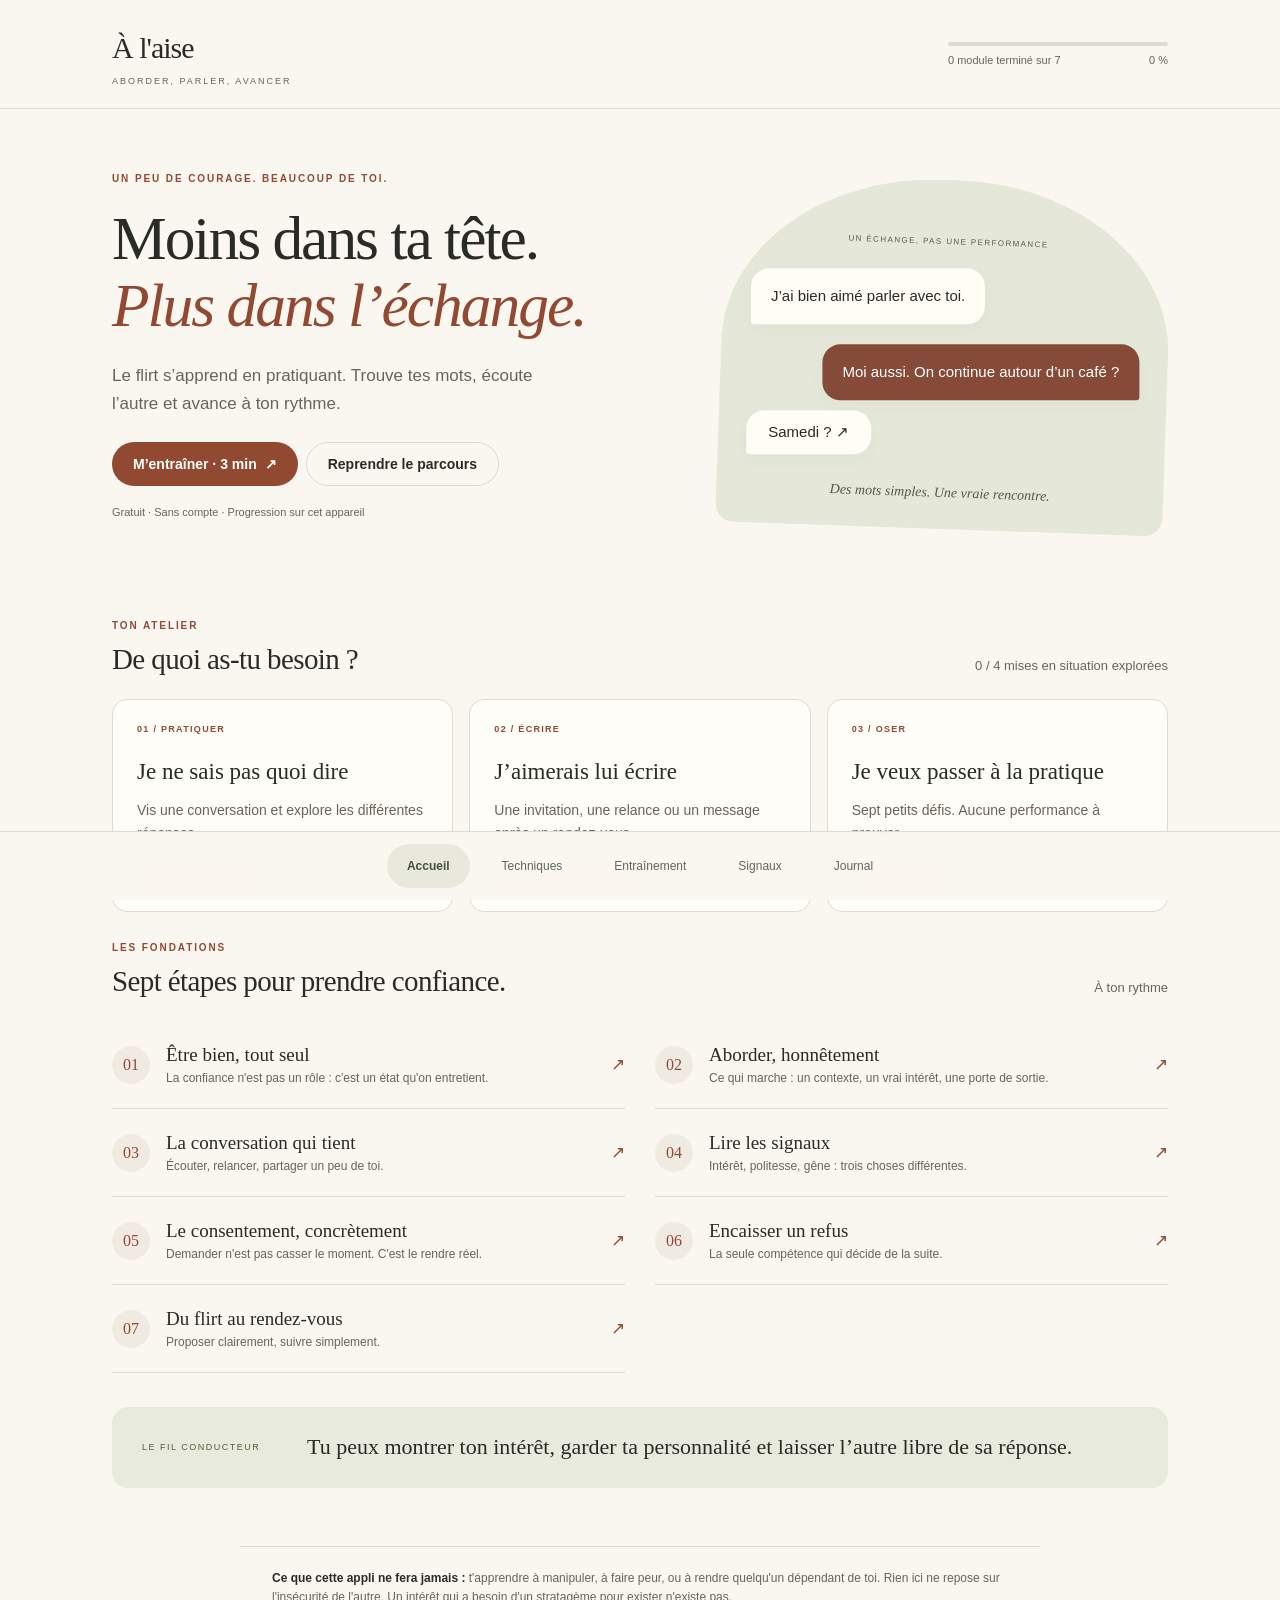
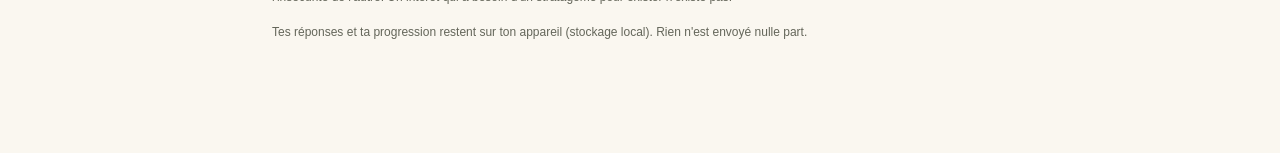
==== commit 896417ed: "Ajoute un atelier de flirt interactif et refond l’accueil" ====
--- a/app/index.html
+++ b/app/index.html
@@ -148,6 +148,7 @@
 @media (prefers-reduced-motion:reduce){*{transition:none !important; animation:none !important}}
 @media (max-width:420px){h1{font-size:29px} h2{font-size:22px} body{font-size:16px}}
 </style>
+<link rel="stylesheet" href="studio.css">
 </head>
 <body>
 
@@ -163,7 +164,7 @@
   </div>
 </header>
 
-<main class="wrap" id="app"></main>
+<main class="wrap" id="app" tabindex="-1"></main>
 
 <footer class="wrap">
   <p><b style="color:var(--text)">Ce que cette appli ne fera jamais :</b> t'apprendre à manipuler, à faire peur, ou à rendre quelqu'un dépendant de toi. Rien ici ne repose sur l'insécurité de l'autre. Un intérêt qui a besoin d'un stratagème pour exister n'existe pas.</p>
@@ -171,7 +172,7 @@
 </footer>
 
 <nav class="bar" aria-label="Navigation principale">
-  <button data-go="home" class="on">Parcours</button>
+  <button data-go="home" class="on">Accueil</button>
   <button data-go="tech">Techniques</button>
   <button data-go="train">Entraînement</button>
   <button data-go="signals">Signaux</button>
@@ -341,10 +342,10 @@
     {ok:"« Tu veux qu'on continue chez moi ? »", no:"« Tu viens chez moi, on regarde un film. » (et rien de plus)"}
   ],
   scenario:{
-    ctx:"Vous êtes chez toi, c'est tard, vous vous êtes beaucoup rapprochés. Elle a un peu bu. Tu es à un moment d'incertitude.",
+    ctx:"Vous êtes chez toi, c'est tard, vous vous êtes beaucoup rapprochés. Elle a bu et tu doutes de sa capacité à choisir librement et clairement.",
     opts:[
       {t:"Tu y vas, elle est là et elle n'est pas partie, c'est un signe.", ok:false, why:"« Elle n'est pas partie » n'est pas un oui. C'est le raisonnement que tout le monde se raconte après coup — et celui qui produit les regrets, les plaintes, et les situations qu'on ne peut plus réparer."},
-      {t:"Tu dis : « J'ai envie de toi. Et toi, tu en as envie ? »", ok:true, why:"Tu mets les deux personnes dans la même vérité. Si c'est oui, c'est un vrai oui. Et si elle a bu, tu ajoutes : « Tu es sûre ? On peut aussi se voir demain. » Ce n'est pas une perte, c'est la seule manière d'être quelqu'un qu'on rappelle."},
+      {t:"Tu dis : « On s’arrête là pour ce soir. On pourra se revoir une autre fois. »", ok:true, why:"Si tu doutes de sa capacité à consentir, tu arrêtes le rapprochement. Demander plusieurs fois ne lève pas ce doute. Veille à ce qu’elle soit en sécurité, sans attendre de contrepartie."},
       {t:"Tu atténues, tu ne dis rien et tu attends qu'elle fasse le premier pas.", ok:false, why:"L'attente silencieuse est une pression déguisée, et ça se sent. Dire ce que tu veux clairement demande dix fois moins de courage que de faire semblant de rien."}
     ]
   }
@@ -377,7 +378,7 @@
     ctx:"Tu as proposé de se voir demain. Elle dit : « Je ne pense pas, désolée. »",
     opts:[
       {t:"Tu réponds : « Pourquoi ? J'ai dit quelque chose de mal ? »", ok:false, why:"Tu transformes son non en enquête dont elle doit s'occuper. C'est le contraire de ce qu'il faut faire — tu lui donnes du travail, et tu te places en position de tout petit."},
-      {t:"Tu réponds : « Pas de souci. Bonne soirée. » Et tu passes à autre chose.", ok:true, why:"Tu encaisses proprement, tu gardes ta dignité intacte, et tu ne lui fais porter aucun poids. Sur dix refus, c'est ce comportement qui fait que deux reviennent plus tard — pas les relances."},
+      {t:"Tu réponds : « Pas de souci. Bonne soirée. » Et tu passes à autre chose.", ok:true, why:"Tu encaisses proprement, tu gardes ta dignité intacte, et tu ne lui fais porter aucun poids. Respecter sa réponse suffit : tu n’attends pas qu’elle change d’avis."},
       {t:"Tu laisses : « Ok, réfléchis et dis-moi si tu changes d'avis. »", ok:false, why:"Tu laisses une porte ouverte qui la met en dette vis-à-vis de toi. Ce n'est pas un cadeau qu'on lui fait, c'est une pression qu'on lui laisse à gérer."}
     ]
   }
@@ -453,10 +454,10 @@
 function load(){
   try{
     const raw = JSON.parse(localStorage.getItem(KEY) || '{}');
-    return { done: raw.done || [], notes: raw.notes || '', viewed: raw.viewed || [] };
+    return { done: Array.isArray(raw?.done) ? [...new Set(raw.done)].filter(id => MODULES.some(m => m.id === id)) : [], notes: typeof raw?.notes === 'string' ? raw.notes : '', viewed: Array.isArray(raw?.viewed) ? raw.viewed : [] };
   }catch(e){ return { done:[], notes:'', viewed:[] }; }
 }
-function save(){ try{ localStorage.setItem(KEY, JSON.stringify(state)); }catch(e){} }
+function save(){ try{ localStorage.setItem(KEY, JSON.stringify(state)); return true; }catch(e){ return false; } }
 
 const app = document.getElementById('app');
 
@@ -882,11 +883,11 @@
     <p class="note">Enregistré automatiquement sur cet appareil, à chaque frappe.</p>
     <div class="btnrow">
       <button class="btn ghost" id="clear">Effacer le journal</button>
-      <button class="btn ghost" id="reset">Réinitialiser la progression</button>
+      <button class="btn ghost" id="reset">Réinitialiser le parcours</button>
     </div>
   </section>`;
   const ta = document.getElementById('notes');
-  ta.addEventListener('input', () => { state.notes = ta.value; save(); });
+  ta.addEventListener('input', () => { state.notes = ta.value; const ok = save(); app.querySelector('.note').textContent = ok ? 'Enregistré sur cet appareil.' : 'Stockage indisponible : copie ton texte avant de fermer cette page.'; });
   document.getElementById('clear').addEventListener('click', () => {
     if(confirm('Effacer tout le journal ?')){ state.notes=''; save(); ta.value=''; }
   });
@@ -916,8 +917,8 @@
   window.scrollTo({top:0, behavior:'smooth'});
 });
 
-updateProgress();
-screenHome();
 </script>
+<script src="studio.js"></script>
+<script>updateProgress(); screenHome();</script>
 </body>
 </html>
--- a/app/studio.css
+++ b/app/studio.css
@@ -0,0 +1,5 @@
+:root{--bg:#faf7f0;--surface:#f0ebe2;--text:#292b26;--ink:#292b26;--muted:#64665a;--primary:#924931;--accent:#924931;--border:#dddcd0;--r-lg:26px}
+body{padding-bottom:110px}button{color:inherit}.wrap{max-width:1120px;padding-left:32px;padding-right:32px}header.top{background:var(--bg);padding:24px 0 20px}header.top>.wrap{display:flex;justify-content:space-between;align-items:center;gap:24px}.brand{font-size:30px;letter-spacing:-1px}.brand small{font-size:9px;letter-spacing:2px}.progresswrap{width:220px;margin:0}.progresslabel{font-size:11px}.progressbar{height:4px}main:focus{outline:none}.screen{padding:38px 0}.screen>h1{font-size:clamp(34px,5vw,52px);letter-spacing:-1.4px;margin-bottom:18px}.screen>.lede{max-width:680px;margin-bottom:30px}.screen:not(.home)>.block,.screen:not(.home)>.rule{max-width:800px}.kicker{font-size:10px;letter-spacing:1.9px}.hero{display:grid;grid-template-columns:1.25fr 1fr;align-items:center;gap:50px;padding:24px 0 52px}.hero h1{font-size:clamp(38px,4.8vw,62px);letter-spacing:-2px;line-height:1.08;margin:18px 0 24px}.hero h1 em{font-weight:400;color:var(--primary)}.hero .lede{font-size:17px;line-height:1.65;max-width:440px;color:var(--muted)}.btn{font-size:14px;padding:13px 21px}.btn.ghost{color:var(--text);background:transparent}.micro{font-size:11px;color:var(--muted);margin-top:18px}.conversation-art{position:relative;min-height:315px;border-radius:48% 48% 18px 18px;background:#e5e8d8;padding:56px 28px 28px;display:flex;flex-direction:column;justify-content:center;gap:16px;transform:rotate(2deg)}.art-label{font-size:8px;letter-spacing:1.4px;text-align:center;color:#555f45;margin-bottom:6px}.bubble{max-width:90%;padding:16px 20px;border-radius:18px;font-size:15px;box-shadow:0 6px 18px #26361b08;transform:rotate(-2deg)}.incoming{align-self:flex-start;background:#fffdf6;border-bottom-left-radius:3px}.outgoing{align-self:flex-end;background:#864b38;color:white;border-bottom-right-radius:3px}.small-bubble{padding:10px 22px}.art-foot{font:italic 14px Georgia,serif;text-align:center;margin-top:10px;color:#505b43}.section-heading{display:flex;justify-content:space-between;align-items:end;gap:20px;margin:28px 0 22px}.section-heading h2{font-size:29px;letter-spacing:-.6px}.quiet{font-size:13px;color:var(--muted)}.tool-grid{display:grid;grid-template-columns:repeat(3,1fr);gap:16px}.tool-card{display:flex;flex-direction:column;text-align:left;background:#fffdf7;border:1px solid var(--border);padding:24px;border-radius:15px;transition:border-color .15s,transform .15s}.tool-card:hover{border-color:var(--primary);transform:translateY(-2px)}.tool-icon{font-size:9px;letter-spacing:1.3px;color:var(--primary);margin-bottom:24px;font-weight:650}.tool-card h3{font-size:23px;line-height:1.2;margin-bottom:14px}.tool-card p{font-size:14px;color:var(--muted);line-height:1.65}.card-link{font-size:12px;color:var(--primary);font-weight:650;margin-top:auto;padding-top:12px}.home .mods{grid-template-columns:1fr 1fr;gap:0 30px}.mod{background:transparent;border-width:0 0 1px;border-radius:0;padding:23px 0;align-items:center}.mod .num{border:0;background:var(--surface);font-size:16px;width:38px;height:38px;flex-basis:38px}.mod .t{font-size:19px}.mod .s{font-size:12px;margin-top:5px}.arrow{margin-left:auto;color:var(--primary)}.principle{background:#e7eadc;border-radius:16px;padding:25px 30px;margin-top:34px;display:flex;gap:30px;align-items:center}.principle>span{font-size:9px;letter-spacing:1.5px;min-width:135px;color:#50603b}.principle p{font:22px/1.4 Georgia,serif;margin:0}.bar{background:#faf7f0f5;padding-top:12px;padding-bottom:calc(12px + env(safe-area-inset-bottom,0px));gap:12px}.bar button{font-size:12px;padding:10px 20px;min-height:44px}.bar button.on{background:#e8e9dc;color:#435039}.bar button:focus-visible,.text-btn:focus-visible{outline:2px solid var(--primary);outline-offset:3px}footer{font-size:12px;max-width:800px!important;padding-top:22px!important;margin-top:20px!important}.story-grid{display:grid;grid-template-columns:1fr 1fr;gap:18px}.story-card h2{font-size:28px;margin-bottom:15px}.story-card{min-height:255px}.story{max-width:740px;margin:auto}.text-btn{border:0;background:none;color:var(--primary);font-size:14px;padding:10px 0;min-height:44px;text-align:left}.screen>.text-btn:first-child{display:block;margin-bottom:25px}.scene-message{background:#e7eadc;padding:26px;border-radius:20px;margin:28px 0}.scene-message>span{font-size:9px;letter-spacing:1.5px;color:#50603b}.scene-message p{font:25px/1.5 Georgia,serif;margin:12px 0 0}.choices{margin-top:20px}.opt{background:#fffdf7;padding:18px;font-size:15px;line-height:1.5}.opt:hover:not(:disabled){border-color:var(--primary)}.opt:disabled{cursor:default;opacity:.7}.opt.selected{border:2px solid var(--primary);opacity:1}.coach{background:var(--surface);padding:26px;border-radius:18px;margin:22px 0}.coach h2{margin-bottom:14px}.coach ul{padding-left:20px}.coach li{margin-bottom:12px}.field-label{display:block;font-weight:600;font-size:14px;margin:20px 0 8px}select,input[type=search]{width:100%;padding:15px;border-radius:12px;border:1px solid var(--border);background:#fffdf7;color:var(--text);font:inherit}input:focus-visible,select:focus-visible{outline:2px solid var(--primary);outline-offset:3px}.template{background:#e7eadc;border-radius:16px;padding:24px;margin-top:18px}#message-example{font:24px/1.5 Georgia,serif}textarea{background:#fffdf7}.challenge-list{margin-top:25px}.challenge{display:flex;gap:25px;border-top:1px solid var(--border);padding:28px 0}.challenge h2{margin-bottom:12px}.challenge p{max-width:720px}.challenge-no{font:28px Georgia,serif;color:var(--primary)}.reflection{font-style:italic;color:var(--muted)}[hidden]{display:none!important}
+@media(min-width:900px){.screen:not(.home):has(#message-draft),.screen:has(.challenge-list){max-width:780px;margin:auto}}
+@media(max-width:700px){.wrap{padding-left:20px;padding-right:20px}header.top{padding:18px 0}.brand{font-size:26px}.brand small{font-size:8px}.progresswrap{width:145px}.hero{grid-template-columns:1fr;gap:26px;padding-top:4px;padding-bottom:22px}.hero h1{font-size:44px;letter-spacing:-1.7px}.hero .lede{max-width:none}.conversation-art{min-height:240px;padding:28px 26px;border-radius:90px 90px 18px 18px;max-width:440px;width:100%;margin:auto;gap:10px}.bubble{font-size:14px;padding:12px 17px}.art-foot{font-size:13px}.tool-grid,.story-grid{grid-template-columns:1fr}.tool-card{padding:22px}.tool-icon{margin-bottom:14px}.tool-card h3{font-size:23px}.tool-card p{margin-bottom:4px}.home .mods{grid-template-columns:1fr}.section-heading{display:block;margin-top:34px}.section-heading .quiet{display:block;margin-top:12px}.section-heading h2{font-size:27px}.principle{display:block;padding:24px}.principle p{font-size:21px;margin-top:12px}.bar{gap:0;padding-left:6px;padding-right:6px;justify-content:space-around}.bar button{font-size:10px;padding:10px 9px}.screen{padding-top:27px}.story-card{min-height:210px}.challenge{gap:16px}.scene-message p{font-size:22px}.btnrow{gap:10px}.hero .btnrow .btn{padding:13px 16px;font-size:13px}footer{font-size:11px}.coach{padding:21px}.progresslabel{font-size:9px}}
+@media(prefers-reduced-motion:reduce){.tool-card:hover{transform:none}}
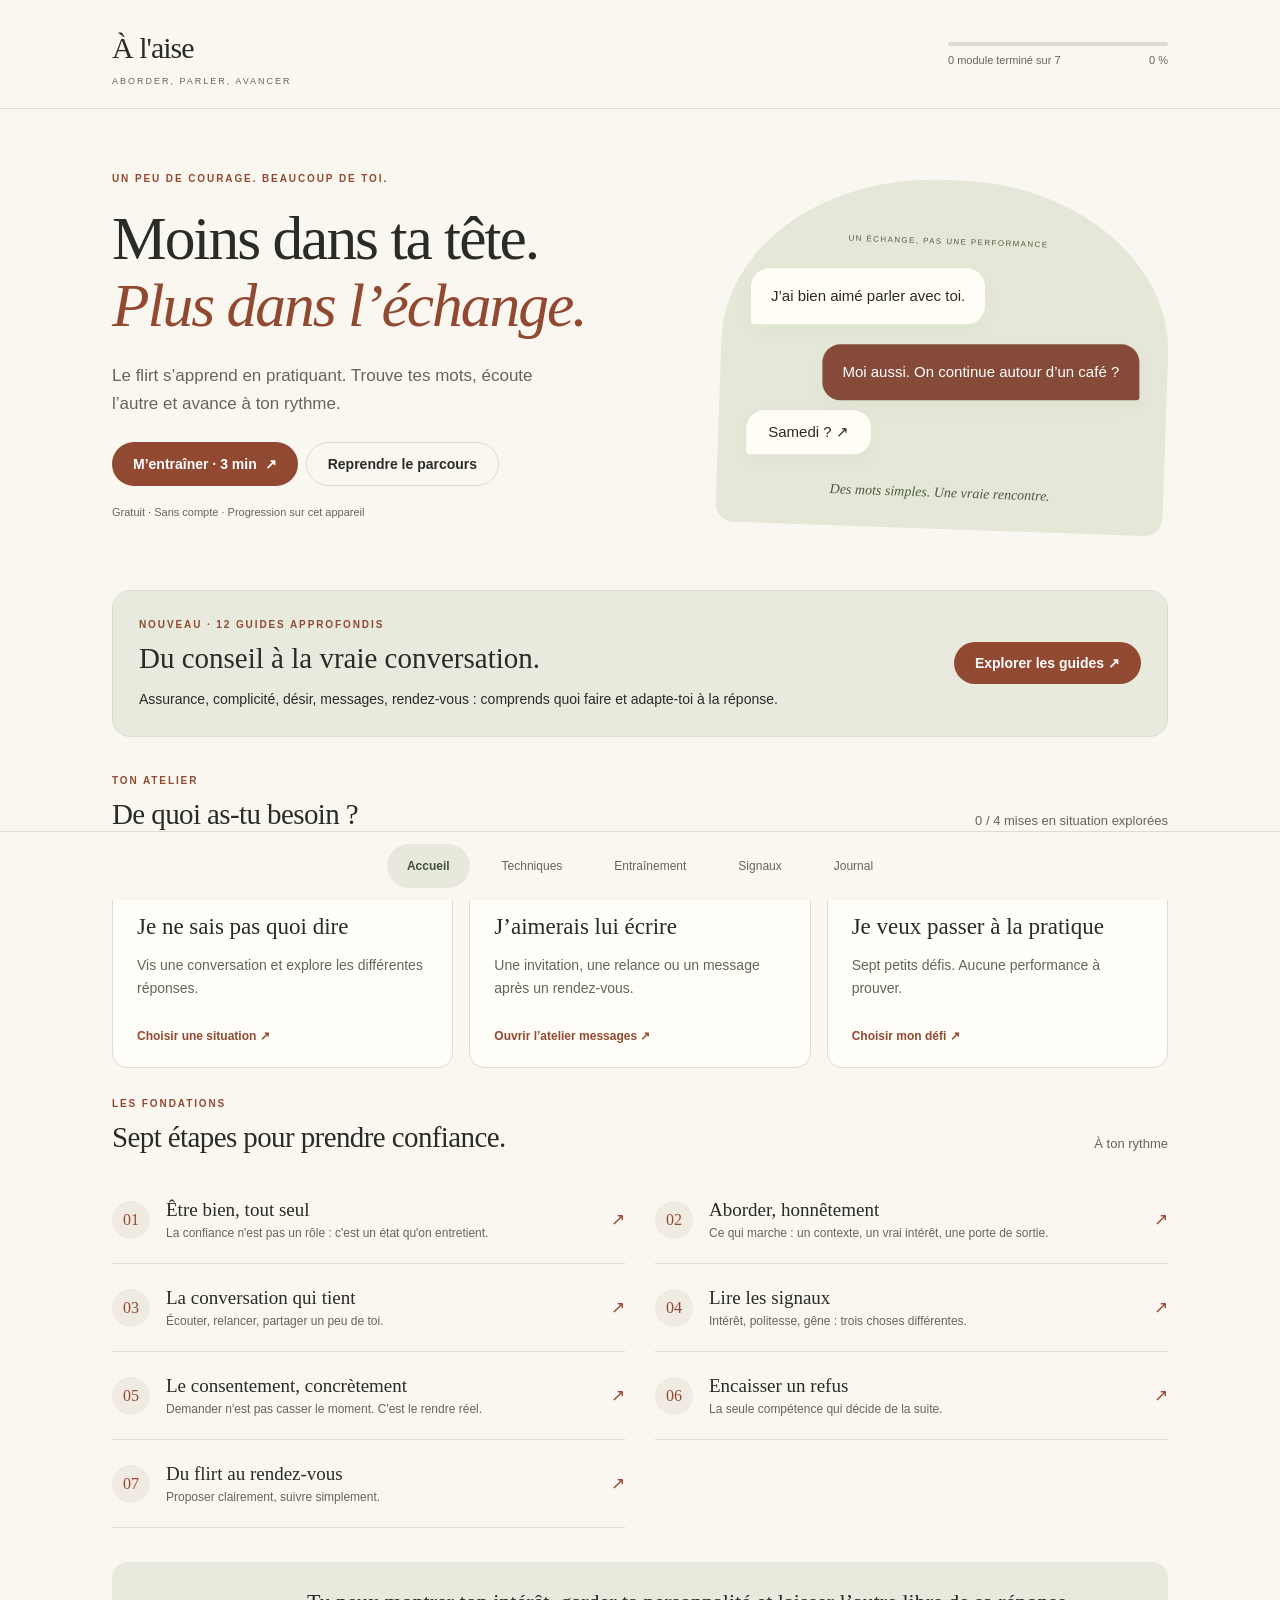
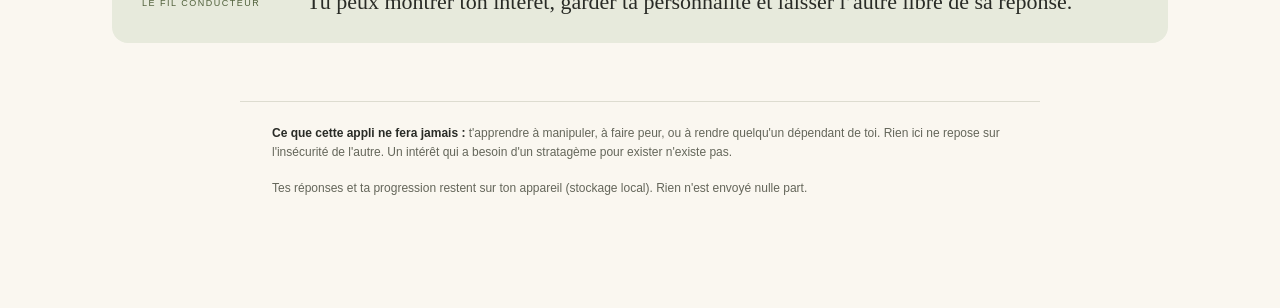
==== commit a6accbf1: "Approfondit le contenu avec 12 guides originaux et une bibliothèque" ====
--- a/app/index.html
+++ b/app/index.html
@@ -481,13 +481,13 @@
 {c:"Ouvertures", ic:"1", items:[
  {n:"L'ouverture directe honnête",
   p:"Tu dis ce qui est vrai, sans détour : que tu l'as remarquée et que tu avais envie de venir lui parler. Aucune ambiguïté, aucune stratégie, aucune excuse.",
-  why:"C'est ce qui te distingue immédiatement. Sur 100 hommes qui l'abordent, 95 tournent autour du pot. Dire simplement « j'avais envie de te parler » suppose que tu assumes ton intérêt — et assumer son intérêt, c'est ce qu'on appelle la confiance.",
+  why:"C'est ce qui te distingue immédiatement. Dire simplement « j'avais envie de te parler » suppose que tu assumes ton intérêt — et assumer son intérêt, c'est ce qu'on appelle la confiance.",
   say:"« Bonjour. Je t'ai vue et j'avais envie de venir te dire bonjour. »",
   err:"La transformer en excuse : « désolé de te déranger, je sais pas si... ». Là tu viens de t'excuser d'exister.",
   ex:"Dis-la à voix haute dix fois seul, jusqu'à ce que ça sorte sans trembler."},
  {n:"L'ouverture contextuelle",
   p:"Tu rebondis sur un élément réel du moment : la file d'attente, la musique, ce qu'elle tient, ce qu'elle regarde.",
-  why:"Elle ne peut pas être mal à l'aise : vous êtes dans la même situation. C'est l'ouverture avec le taux de réponse le plus élevé qui existe, parce qu'elle ne demande rien.",
+  why:"Le contexte partagé donne un sujet concret. Cela ne garantit ni son intérêt ni son confort : vérifie qu’elle est disponible et laisse-la mettre fin à l’échange.",
   say:"« On fait la queue depuis vingt ans. Tu sais si ça vaut le coup ou je rentre chez moi ? »",
   err:"Décrire une situation fausse (« il fait chaud » alors qu'il fait froid) : elle le repère en une seconde.",
   ex:"Chaque fois que tu attends quelque part cette semaine, trouve une phrase sur la situation. Même sans l'utiliser."},
@@ -498,8 +498,8 @@
   err:"Choisir un sujet clivant réel (politique, religion) : tu obtiens un débat, pas une conversation.",
   ex:"Prépare trois questions binaires légères que tu poserais à n'importe qui."},
  {n:"L'ouverture en trois mots",
-  p:"Dans un lieu de passage, tu t'en tiens au minimum : un mot ou deux, puis silence. Tu laisses faire le plus dur par le regard et l'attente.",
-  why:"Dans un lieu de passage, tout ce qui dure devient une agression. Un mot court, elle décide : réponse ou non. Dans les deux cas, tu es propre et elle est tranquille.",
+  p:"Dans un lieu de passage, tu t'en tiens au minimum : un mot ou deux, puis silence. Tu laisses la personne choisir si elle veut poursuivre l’échange.",
+  why:"Dans un lieu de passage, évite de retenir quelqu’un ou de bloquer son chemin. Un mot court, elle décide : réponse ou non. Dans les deux cas, tu es propre et elle est tranquille.",
   say:"« Bonjour. » (et tu attends, tranquillement.)",
   err:"Enchaîner quatre questions parce que le silence te gêne.",
   ex:"Entraîne le silence : compte jusqu'à trois, en étant immobile, sans rien dire."},
@@ -818,7 +818,7 @@
     g.items.forEach(t => {
       h += `<div class="block"><h3>${esc(t.n)}</h3>
         <p>${esc(t.p)}</p>`;
-      if(t.why) h += `<div class="rule"><b>Pourquoi ça marche —</b> ${esc(t.why)}</div>`;
+      if(t.why) h += `<div class="rule"><b>Ce que cela peut apporter —</b> ${esc(t.why)}</div>`;
       if(t.why_ca_ne_marche_pas) h += `<div class="rule" style="border-left-color:var(--muted)"><b>Pourquoi ça ne marche pas —</b> ${esc(t.why_ca_ne_marche_pas)}</div>`;
       if(t.say && t.say !== '— ') h += `<div class="say" style="border-top:none;padding-top:0"><span class="good">${esc(t.say)}</span></div>`;
       h += `<div class="say"><span class="bad">${esc(t.err)}</span></div>
@@ -919,6 +919,7 @@
 
 </script>
 <script src="studio.js"></script>
+<script src="lessons.js"></script>
 <script>updateProgress(); screenHome();</script>
 </body>
 </html>
--- a/app/studio.css
+++ b/app/studio.css
@@ -3,3 +3,6 @@
 @media(min-width:900px){.screen:not(.home):has(#message-draft),.screen:has(.challenge-list){max-width:780px;margin:auto}}
 @media(max-width:700px){.wrap{padding-left:20px;padding-right:20px}header.top{padding:18px 0}.brand{font-size:26px}.brand small{font-size:8px}.progresswrap{width:145px}.hero{grid-template-columns:1fr;gap:26px;padding-top:4px;padding-bottom:22px}.hero h1{font-size:44px;letter-spacing:-1.7px}.hero .lede{max-width:none}.conversation-art{min-height:240px;padding:28px 26px;border-radius:90px 90px 18px 18px;max-width:440px;width:100%;margin:auto;gap:10px}.bubble{font-size:14px;padding:12px 17px}.art-foot{font-size:13px}.tool-grid,.story-grid{grid-template-columns:1fr}.tool-card{padding:22px}.tool-icon{margin-bottom:14px}.tool-card h3{font-size:23px}.tool-card p{margin-bottom:4px}.home .mods{grid-template-columns:1fr}.section-heading{display:block;margin-top:34px}.section-heading .quiet{display:block;margin-top:12px}.section-heading h2{font-size:27px}.principle{display:block;padding:24px}.principle p{font-size:21px;margin-top:12px}.bar{gap:0;padding-left:6px;padding-right:6px;justify-content:space-around}.bar button{font-size:10px;padding:10px 9px}.screen{padding-top:27px}.story-card{min-height:210px}.challenge{gap:16px}.scene-message p{font-size:22px}.btnrow{gap:10px}.hero .btnrow .btn{padding:13px 16px;font-size:13px}footer{font-size:11px}.coach{padding:21px}.progresslabel{font-size:9px}}
 @media(prefers-reduced-motion:reduce){.tool-card:hover{transform:none}}
+/* Guides : lecture longue et repérage du contenu */
+.library-entry{display:flex;align-items:center;gap:28px;justify-content:space-between;border:1px solid var(--border);border-radius:18px;background:#e7eadc;padding:26px;margin:0 0 36px}.library-entry h2{font-size:29px;margin-bottom:12px}.library-entry p:last-child{font-size:14px;max-width:650px;margin:0}.library-entry .btn{flex-shrink:0}.library-filters{display:grid;grid-template-columns:2fr 1fr;gap:20px}.deep-lesson{max-width:760px;margin:auto}.deep-lesson section{margin:34px 0}.deep-lesson h2{font-size:27px;margin-bottom:18px}.deep-lesson h3{font-size:20px;margin-bottom:10px}.deep-lesson p{line-height:1.8}.deep-lesson ol{padding-left:24px}.deep-lesson li{padding-left:8px;margin:18px 0}.lesson-context{border-left:3px solid var(--primary);padding:8px 0 8px 24px}.lesson-context p{margin-bottom:0}.lesson-dialogue{display:grid;gap:14px}.lesson-line{border-radius:18px;padding:18px 22px;max-width:90%;background:var(--surface)}.lesson-line strong{font-size:11px;text-transform:uppercase;letter-spacing:1px;color:var(--primary)}.lesson-line p{margin:5px 0 0}.lesson-line.self{justify-self:end;background:#e7eadc}.lesson-line.other{justify-self:start}.lesson-reaction{padding:20px 0;border-top:1px solid var(--border)}.lesson-reaction p{margin:0}.lesson-exercise{padding:28px;border-radius:18px;background:#e7eadc}.lesson-exercise h3{margin-top:24px}
+@media(max-width:700px){.library-entry{display:block;padding:22px}.library-entry h2{font-size:25px}.library-entry .btn{margin-top:22px}.library-filters{grid-template-columns:1fr;gap:0}.deep-lesson h2{font-size:25px}.deep-lesson section{margin:28px 0}.lesson-line{max-width:96%;padding:15px 18px}.lesson-exercise{padding:22px}.deep-lesson h1{overflow-wrap:break-word}}
